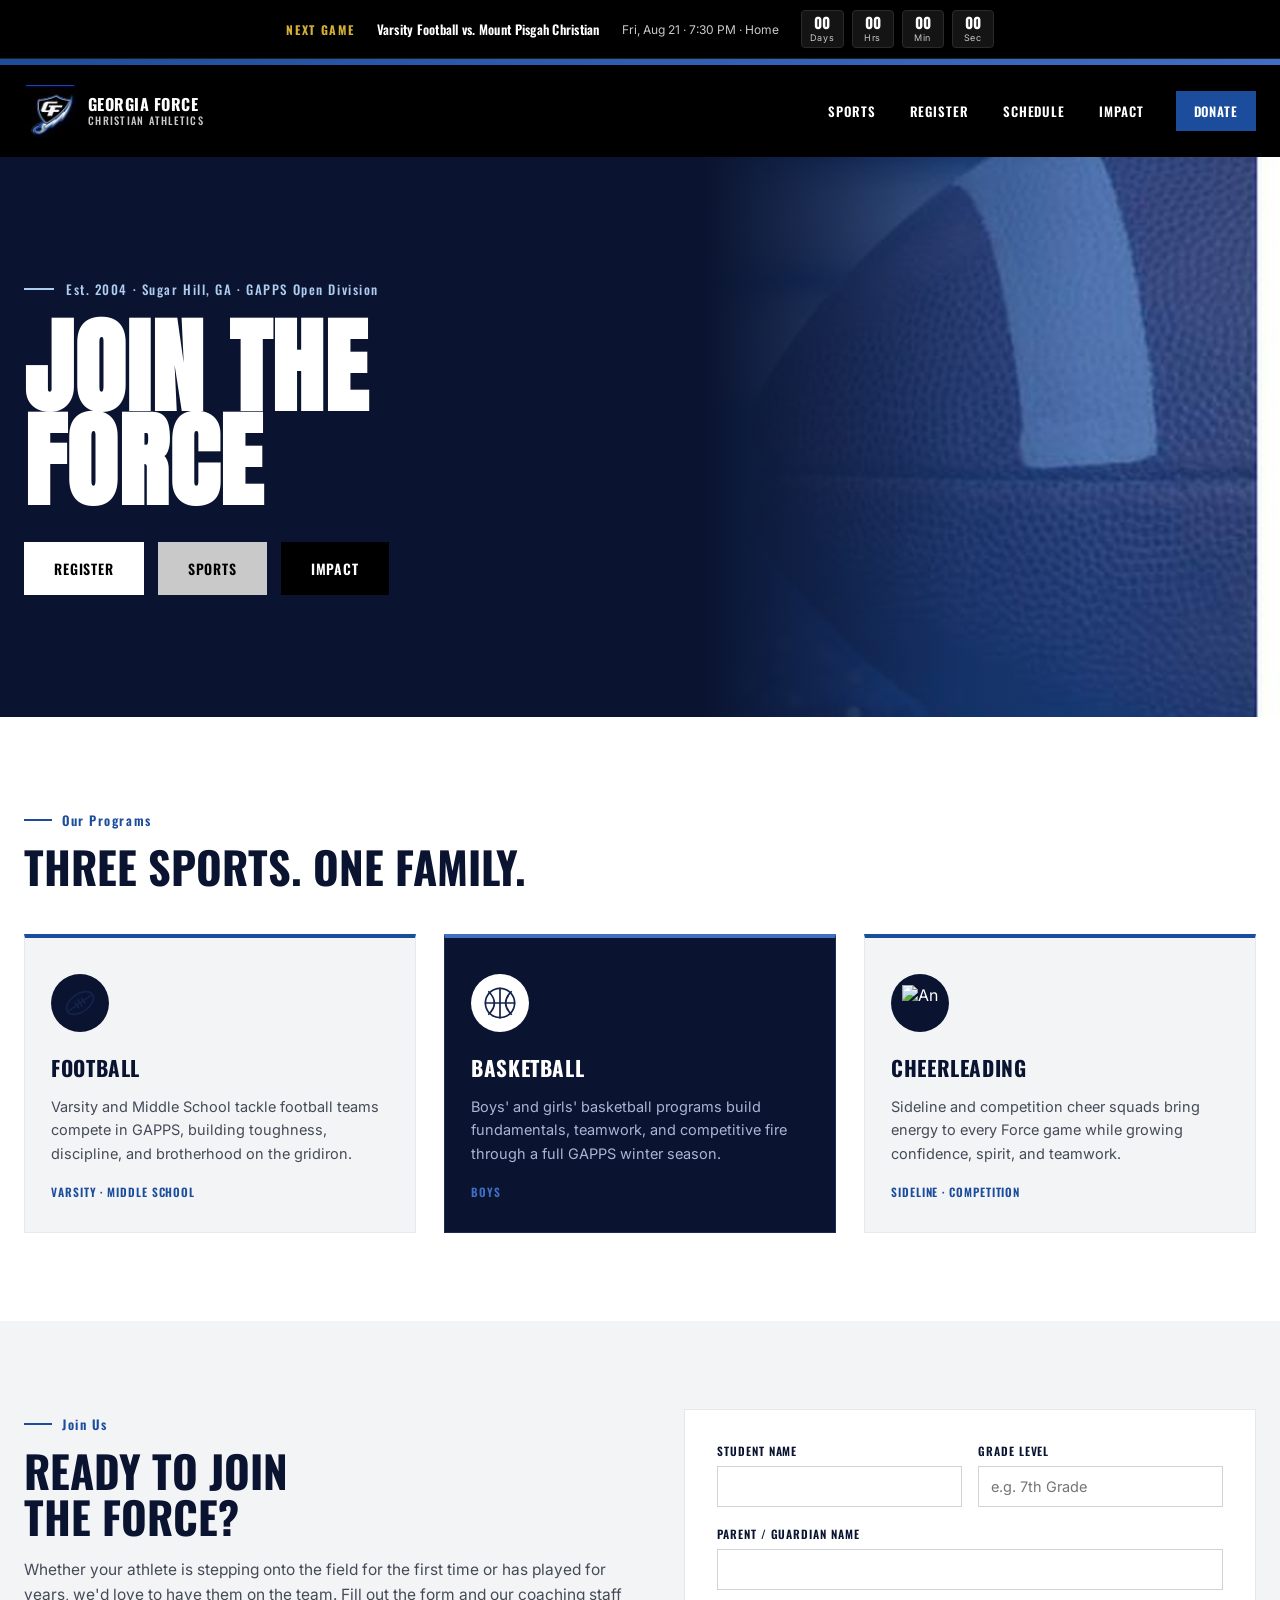
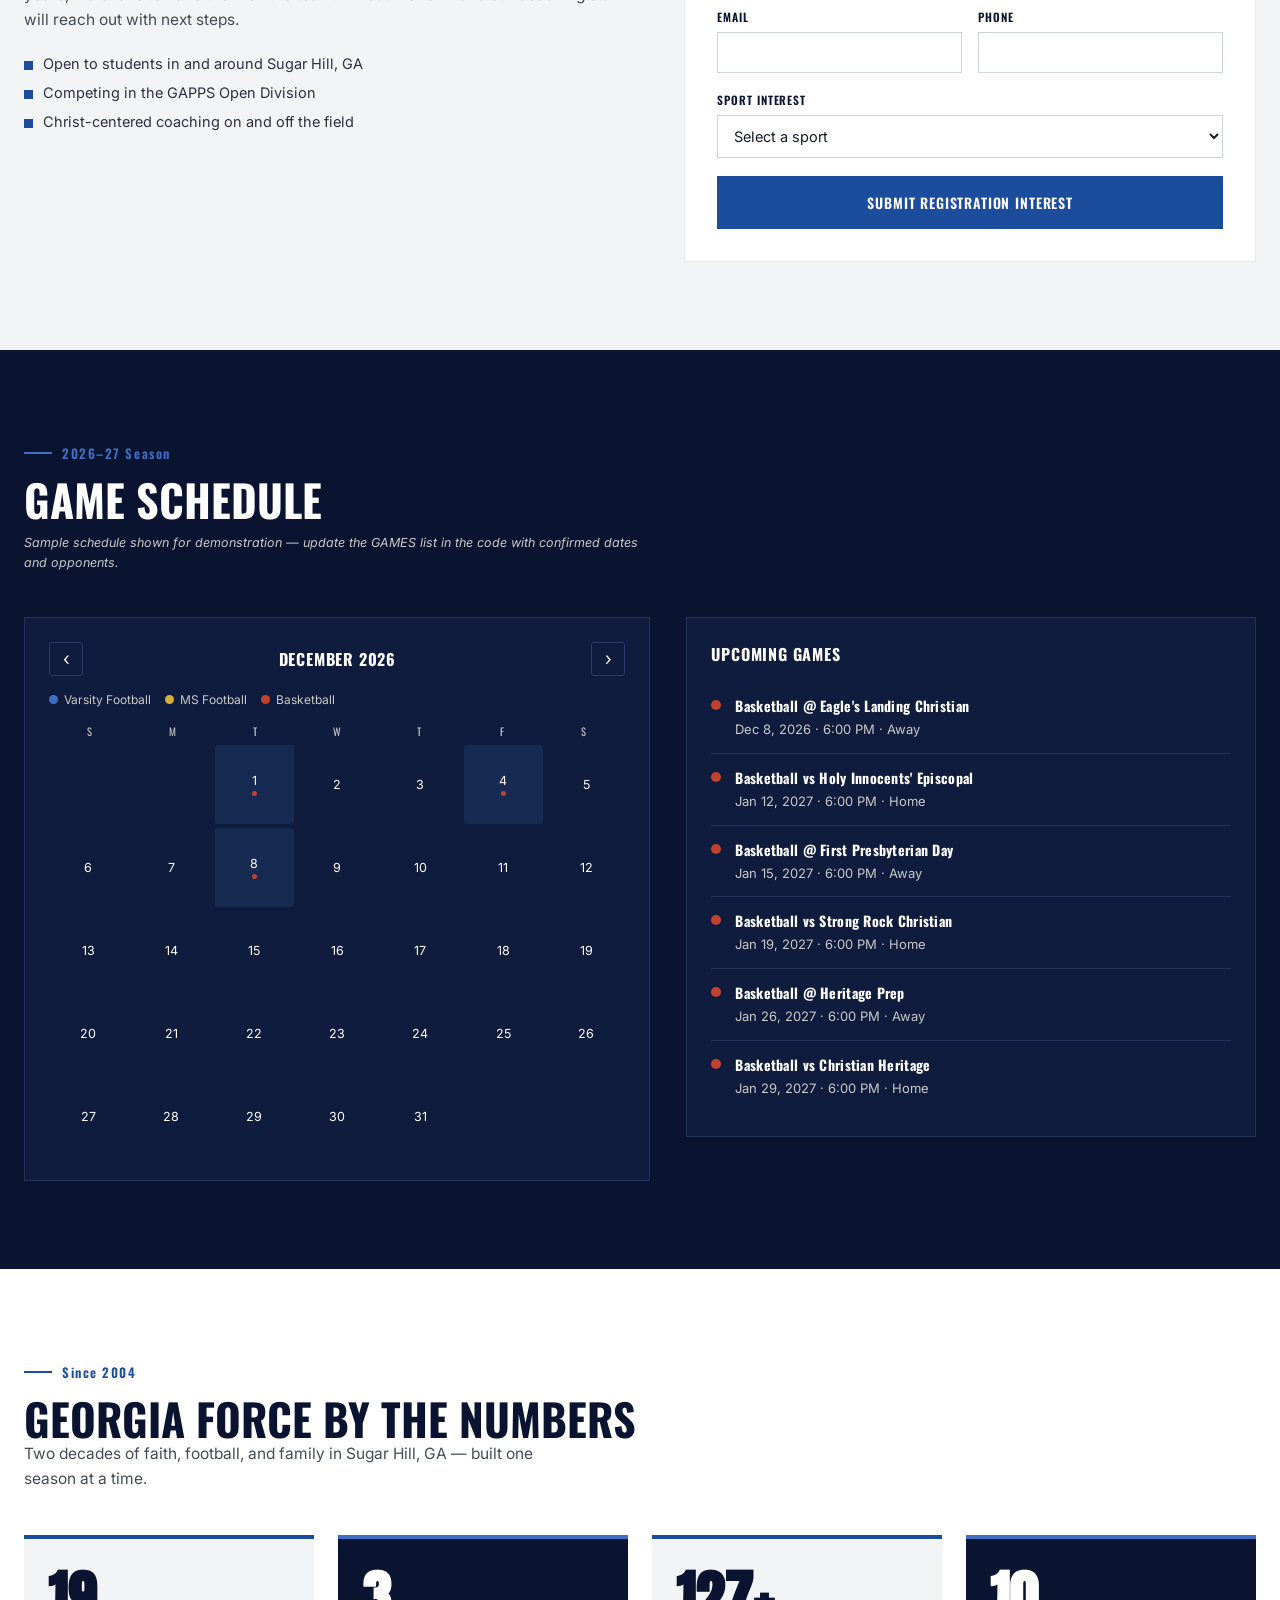
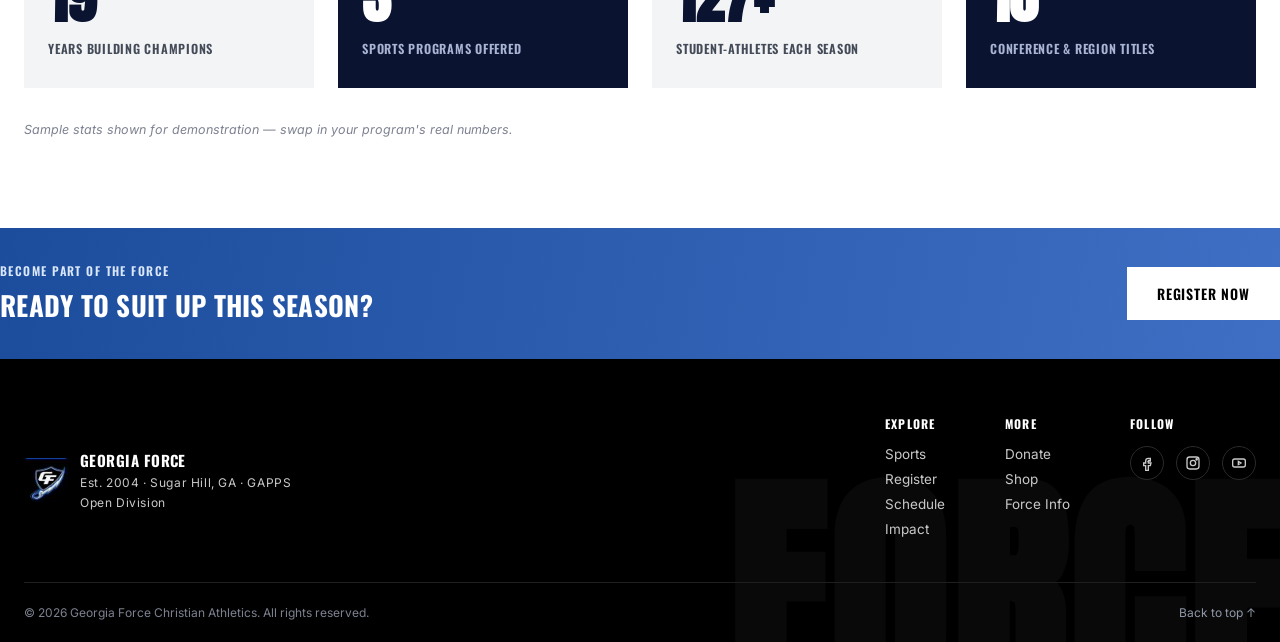
==== code/index.html @ bb17b1f2 "First Commit" ====
<!DOCTYPE html>
<html lang="en">
<head>
<meta charset="UTF-8">
<meta name="viewport" content="width=device-width, initial-scale=1.0">
<title>Georgia Force Christian Athletics</title>
<link rel="preconnect" href="https://fonts.googleapis.com">
<link rel="preconnect" href="https://fonts.gstatic.com" crossorigin>
<link href="https://fonts.googleapis.com/css2?family=Anton&family=Oswald:wght@400;500;600;700&family=Inter:wght@400;500;600;700&display=swap" rel="stylesheet">
<link rel="stylesheet" href="styles.css">
</head>
<body id="top">

<!-- ============ GAME COUNTDOWN (above all header elements) ============ -->
<div class="countdown-bar">
  <div class="countdown-inner">
    <span class="countdown-label">NEXT GAME</span>
    <span class="countdown-game">Varsity Football vs. Mount Pisgah Christian</span>
    <span class="countdown-meta">Fri, Aug 21 · 7:30 PM · Home</span>
    <div class="countdown-timer" id="countdownTimer" aria-live="polite">
      <div class="t-unit"><span id="cd-days">00</span><small>Days</small></div>
      <div class="t-unit"><span id="cd-hours">00</span><small>Hrs</small></div>
      <div class="t-unit"><span id="cd-mins">00</span><small>Min</small></div>
      <div class="t-unit"><span id="cd-secs">00</span><small>Sec</small></div>
    </div>
  </div>
</div>

<!-- ============ HEADER ============ -->
<header class="site-header">
  <div class="topstripe"></div>
  <nav class="navbar">
    <div class="wrap">
      <a href="#top" class="brand">
        <img class="brand-logo" src="[data-uri]" alt="Georgia Force shield logo">
        <span class="brand-text"><strong>GEORGIA FORCE</strong><small>CHRISTIAN ATHLETICS</small></span>
      </a>
      <button class="nav-toggle" id="navToggle" aria-label="Toggle menu" aria-expanded="false">
        <span></span><span></span><span></span>
      </button>
      <ul class="nav-links" id="navLinks">
        <li><a href="#sports">SPORTS</a></li>
        <li><a href="#register">REGISTER</a></li>
        <li><a href="#schedule">SCHEDULE</a></li>
        <li><a href="#impact">IMPACT</a></li>
        <li><a href="#" class="donate-btn">DONATE</a></li>
      </ul>
    </div>
  </nav>
</header>

<!-- ============ HERO (uploaded mockup image) ============ -->
<section class="hero" id="hero" aria-label="Join the Force">
  <div class="hero-photo"></div>
  <div class="wrap hero-content">
    <span class="hero-eyebrow">Est. 2004 &middot; Sugar Hill, GA &middot; GAPPS Open Division</span>
    <h1 class="hero-title">Join The<br>Force</h1>
    <div class="hero-buttons">
      <a href="#register" class="btn btn-white">Register</a>
      <a href="#sports" class="btn btn-gray">Sports</a>
      <a href="#impact" class="btn btn-dark">Impact</a>
    </div>
  </div>
</section>

<!-- ============ SPORTS OVERVIEW ============ -->
<section class="sports" id="sports">
  <div class="wrap">
    <div class="section-head">
      <span class="eyebrow">Our Programs</span>
      <h2>Three Sports. One Family.</h2>
    </div>
    <div class="sports-grid">
      <article class="sport-card">
        <div class="sport-icon">
          <img src="/media/football.svg" alt="An animated football">
        </div>
        <h3>Football</h3>
        <p>Varsity and Middle School tackle football teams compete in GAPPS, building toughness, discipline, and brotherhood on the gridiron.</p>
        <div class="sport-meta">Varsity · Middle School</div>
      </article>
      <article class="sport-card dark">
        <div class="sport-icon">
          <img src="/media/basketball.svg" alt="An animated basketball">
        </div>
        <h3>Basketball</h3>
        <p>Boys' and girls' basketball programs build fundamentals, teamwork, and competitive fire through a full GAPPS winter season.</p>
        <div class="sport-meta">Boys</div>
      </article>
      <article class="sport-card">
        <div class="sport-icon">
          <img src="/media/cheerleading.svg" alt="An ">
        </div>
        <h3>Cheerleading</h3>
        <p>Sideline and competition cheer squads bring energy to every Force game while growing confidence, spirit, and teamwork.</p>
        <div class="sport-meta">Sideline · Competition</div>
      </article>
    </div>
  </div>
</section>

<!-- ============ REGISTER ============ -->
<section class="register" id="register">
  <div class="wrap register-grid">
    <div class="register-copy">
      <span class="eyebrow">Join Us</span>
      <h2>Ready To Join<br>The Force?</h2>
      <p>Whether your athlete is stepping onto the field for the first time or has played for years, we'd love to have them on the team. Fill out the form and our coaching staff will reach out with next steps.</p>
      <ul class="register-points">
        <li>Open to students in and around Sugar Hill, GA</li>
        <li>Competing in the GAPPS Open Division</li>
        <li>Christ-centered coaching on and off the field</li>
      </ul>
    </div>
    <form class="register-form" id="registerForm">
      <div class="field-row">
        <div class="field">
          <label for="reg-student">Student Name</label>
          <input id="reg-student" name="student" type="text" required>
        </div>
        <div class="field">
          <label for="reg-grade">Grade Level</label>
          <input id="reg-grade" name="grade" type="text" placeholder="e.g. 7th Grade" required>
        </div>
      </div>
      <div class="field">
        <label for="reg-parent">Parent / Guardian Name</label>
        <input id="reg-parent" name="parent" type="text" required>
      </div>
      <div class="field-row">
        <div class="field">
          <label for="reg-email">Email</label>
          <input id="reg-email" name="email" type="email" required>
        </div>
        <div class="field">
          <label for="reg-phone">Phone</label>
          <input id="reg-phone" name="phone" type="tel" required>
        </div>
      </div>
      <div class="field">
        <label for="reg-sport">Sport Interest</label>
        <select id="reg-sport" name="sport" required>
          <option value="" disabled selected>Select a sport</option>
          <option>Football — Varsity</option>
          <option>Football — Middle School</option>
          <option>Basketball</option>
          <option>Cheerleading</option>
        </select>
      </div>
      <button type="submit" class="btn btn-primary form-submit">Submit Registration Interest</button>
      <p class="form-note" id="registerNote" hidden>Thanks! Your registration interest has been recorded. Our staff will follow up by email or phone shortly.</p>
    </form>
  </div>
</section>

<!-- ============ SCHEDULE + CALENDAR ============ -->
<section class="schedule" id="schedule">
  <div class="wrap">
    <div class="section-head light">
      <span class="eyebrow">2026–27 Season</span>
      <h2>Game Schedule</h2>
      <p class="sample-note">Sample schedule shown for demonstration — update the GAMES list in the code with confirmed dates and opponents.</p>
    </div>
    <div class="schedule-grid">
      <div class="calendar" id="calendar">
        <div class="cal-head">
          <button id="calPrev" aria-label="Previous month" type="button">‹</button>
          <h3 id="calMonthLabel"></h3>
          <button id="calNext" aria-label="Next month" type="button">›</button>
        </div>
        <div class="cal-legend">
          <span><i class="dot dot-vf"></i> Varsity Football</span>
          <span><i class="dot dot-msf"></i> MS Football</span>
          <span><i class="dot dot-bb"></i> Basketball</span>
        </div>
        <div class="cal-weekdays">
          <span>S</span><span>M</span><span>T</span><span>W</span><span>T</span><span>F</span><span>S</span>
        </div>
        <div class="cal-grid" id="calGrid"></div>
      </div>
      <div class="schedule-list">
        <h3>Upcoming Games</h3>
        <ul id="upcomingList"></ul>
      </div>
    </div>
  </div>
</section>

<!-- ============ IMPACT / BY THE NUMBERS ============ -->
<section class="impact" id="impact">
  <div class="wrap">
    <div class="section-head">
      <span class="eyebrow">Since 2004</span>
      <h2>Georgia Force By The Numbers</h2>
      <p style="color:#444b58;font-size:15.5px;max-width:560px;">Two decades of faith, football, and family in Sugar Hill, GA — built one season at a time.</p>
    </div>
    <div class="impact-grid">
      <div class="impact-stat" data-count="22">
        <div class="impact-number"><span class="count-up">0</span></div>
        <div class="impact-label">Years Building Champions</div>
      </div>
      <div class="impact-stat dark" data-count="3">
        <div class="impact-number"><span class="count-up">0</span></div>
        <div class="impact-label">Sports Programs Offered</div>
      </div>
      <div class="impact-stat" data-count="150">
        <div class="impact-number"><span class="count-up">0</span>+</div>
        <div class="impact-label">Student-Athletes Each Season</div>
      </div>
      <div class="impact-stat dark" data-count="12">
        <div class="impact-number"><span class="count-up">0</span></div>
        <div class="impact-label">Conference &amp; Region Titles</div>
      </div>
    </div>
    <p class="impact-note">Sample stats shown for demonstration — swap in your program's real numbers.</p>
  </div>
</section>

<!-- ============ FOOTER ============ -->
<footer class="site-footer">
  <div class="footer-cta">
    <div class="wrap footer-cta-inner">
      <div>
        <span class="footer-cta-eyebrow">Become Part of the Force</span>
        <h3>Ready to suit up this season?</h3>
      </div>
      <a href="#register" class="btn btn-white">Register Now</a>
    </div>
  </div>
  <div class="footer-main">
    <span class="footer-watermark" aria-hidden="true">FORCE</span>
    <div class="wrap">
      <div class="footer-top">
        <div class="footer-brand">
          <img src="[data-uri]" alt="Georgia Force shield logo">
          <div>
            <strong>GEORGIA FORCE</strong>
            <span>Est. 2004 &middot; Sugar Hill, GA &middot; GAPPS Open Division</span>
          </div>
        </div>
        <div class="footer-cols">
          <div class="footer-col">
            <h4>EXPLORE</h4>
            <ul>
              <li><a href="#sports">Sports</a></li>
              <li><a href="#register">Register</a></li>
              <li><a href="#schedule">Schedule</a></li>
              <li><a href="#impact">Impact</a></li>
            </ul>
          </div>
          <div class="footer-col">
            <h4>MORE</h4>
            <ul>
              <li><a href="#">Donate</a></li>
              <li><a href="#">Shop</a></li>
              <li><a href="#">Force Info</a></li>
            </ul>
          </div>
          <div class="footer-col">
            <h4>FOLLOW</h4>
            <div class="footer-social">
              <a href="#" aria-label="Facebook"><svg viewBox="0 0 24 24" fill="none" stroke="currentColor" stroke-width="2"><path d="M14 9h3V5h-3a4 4 0 0 0-4 4v3H7v4h3v7h4v-7h3l1-4h-4V9a1 1 0 0 1 1-1Z"/></svg></a>
              <a href="#" aria-label="Instagram"><svg viewBox="0 0 24 24" fill="none" stroke="currentColor" stroke-width="2"><rect x="3" y="3" width="18" height="18" rx="4"/><circle cx="12" cy="12" r="4"/><circle cx="17.5" cy="6.5" r="1"/></svg></a>
              <a href="#" aria-label="YouTube"><svg viewBox="0 0 24 24" fill="none" stroke="currentColor" stroke-width="2"><rect x="2.5" y="6" width="19" height="12" rx="3"/><path d="M11 9.5 15 12l-4 2.5Z"/></svg></a>
            </div>
          </div>
        </div>
      </div>
      <div class="footer-bottom">
        <span>&copy; 2026 Georgia Force Christian Athletics. All rights reserved.</span>
        <a href="#top" class="back-to-top">Back to top &uarr;</a>
      </div>
    </div>
  </div>
</footer>

<script src="script.js"></script>
</body>
</html>
---- code/styles.css ----
:root{
    --black:#000000;
    --navy-deep:#0a1430;
    --navy:#13234d;
    --blue:#1c4d9c;
    --blue-light:#3f6fc4;
    --gold:#d4af37;
    --orange:#c1432f;
    --gray:#c9c9c9;
    --gray-light:#f3f4f6;
    --ink:#161b27;
    --white:#ffffff;
    --max:1280px;
  }
  *,*::before,*::after{box-sizing:border-box;}
  html{scroll-behavior:smooth;}
  body{margin:0;font-family:'Inter',sans-serif;color:var(--ink);background:var(--white);}
  h1,h2,h3,h4{margin:0;font-family:'Oswald',sans-serif;text-transform:uppercase;}
  p{margin:0;line-height:1.6;}
  ul{margin:0;padding:0;list-style:none;}
  a{color:inherit;text-decoration:none;}
  img{max-width:100%;display:block;}
  button{font-family:inherit;cursor:pointer;}
  .wrap{max-width:var(--max);margin:0 auto;padding:0 24px;}
  .eyebrow{display:inline-flex;align-items:center;gap:10px;font-family:'Oswald',sans-serif;font-size:13px;font-weight:600;letter-spacing:.12em;color:var(--blue);margin-bottom:14px;}
  .eyebrow::before{content:"";width:28px;height:2px;background:var(--blue);display:inline-block;}
  .section-head{max-width:640px;margin:0 0 44px;}
  .section-head h2{font-size:clamp(30px,4vw,44px);line-height:1.05;color:var(--navy-deep);}
  .section-head.light .eyebrow{color:var(--blue-light);}
  .section-head.light .eyebrow::before{background:var(--blue-light);}
  .section-head.light h2{color:var(--white);}
  .btn{display:inline-flex;align-items:center;justify-content:center;font-family:'Oswald',sans-serif;font-weight:600;letter-spacing:.06em;font-size:14px;text-transform:uppercase;padding:14px 28px;border:2px solid transparent;transition:transform .15s ease, background .2s ease, color .2s ease, border-color .2s ease;}
  .btn:active{transform:translateY(1px);}
  .btn-primary{background:var(--blue);color:var(--white);}
  .btn-primary:hover{background:var(--blue-light);}
  .btn-dark{background:var(--black);color:var(--white);border-color:var(--black);}
  .btn-dark:hover{background:var(--navy-deep);}
  .btn-outline{background:transparent;color:var(--navy-deep);border-color:var(--navy-deep);}
  .btn-outline:hover{background:var(--navy-deep);color:var(--white);}

  /* ===== Countdown bar ===== */
  .countdown-bar{background:var(--black);color:var(--white);border-bottom:1px solid #1f1f1f;}
  .countdown-inner{max-width:var(--max);margin:0 auto;padding:10px 24px;display:flex;flex-wrap:wrap;align-items:center;gap:10px 22px;justify-content:center;text-align:center;}
  .countdown-label{font-family:'Oswald',sans-serif;font-weight:700;font-size:12px;letter-spacing:.14em;color:var(--gold);}
  .countdown-game{font-family:'Oswald',sans-serif;font-weight:600;font-size:13px;letter-spacing:.02em;}
  .countdown-meta{font-size:12px;color:var(--gray);}
  .countdown-timer{display:flex;gap:8px;}
  .t-unit{display:flex;flex-direction:column;align-items:center;background:#141414;border:1px solid #2a2a2a;border-radius:4px;padding:4px 8px;min-width:42px;}
  .t-unit span{font-family:'Oswald',sans-serif;font-weight:700;font-size:15px;line-height:1;color:var(--white);}
  .t-unit small{font-size:9px;letter-spacing:.08em;color:var(--gray);margin-top:2px;}

  /* ===== Header ===== */
  .site-header{position:sticky;top:0;z-index:50;}
  .topstripe{height:6px;background:linear-gradient(90deg,var(--blue) 0%,var(--blue-light) 100%);}
  .navbar{background:var(--black);}
  .navbar .wrap{display:flex;align-items:center;justify-content:space-between;padding-top:20px;padding-bottom:20px;gap:20px;}
  .brand{display:flex;align-items:center;gap:12px;}
  .brand-logo{width:52px;height:52px;border-radius:4px;flex:none;}
  .brand-text{display:flex;flex-direction:column;line-height:1.2;}
  .brand-text strong{font-family:'Oswald',sans-serif;font-weight:700;font-size:16px;letter-spacing:.03em;color:var(--white);}
  .brand-text small{font-family:'Oswald',sans-serif;font-weight:500;font-size:10.5px;letter-spacing:.12em;color:var(--gray);}
  .nav-links{display:flex;align-items:center;gap:30px;}
  .nav-links a{font-family:'Oswald',sans-serif;font-weight:600;font-size:13px;letter-spacing:.07em;color:var(--white);padding:6px 2px;border-bottom:2px solid transparent;transition:border-color .2s, color .2s;}
  .nav-links a:hover{color:var(--blue-light);border-color:var(--blue-light);}
  .nav-links a.donate-btn{background:var(--blue);color:var(--white);padding:10px 18px;border:none;}
  .nav-links a.donate-btn:hover{background:var(--blue-light);color:var(--white);}
  .nav-toggle{display:none;flex-direction:column;gap:5px;background:transparent;border:none;padding:6px;}
  .nav-toggle span{width:26px;height:2px;background:var(--white);display:block;}

  /* ===== Hero (uploaded image) ===== */
  .hero{position:relative;overflow:hidden;background:var(--navy-deep);min-height:560px;display:flex;align-items:center;}
  .hero-photo{position:absolute;top:0;right:0;bottom:0;width:50%;overflow:hidden;}
  .hero-photo::after{content:'';position:absolute;inset:0;background-image:url('[data-uri]');background-size:cover;background-position:62% center;}
  .hero-photo::before{content:'';position:absolute;inset:0;z-index:1;background:linear-gradient(90deg, var(--navy-deep) 0%, var(--navy-deep) 10%, rgba(13,20,48,.65) 30%, rgba(13,20,48,.22) 50%, rgba(13,20,48,0) 70%);}
  .hero-content{position:relative;z-index:2;padding-top:96px;padding-bottom:96px;width:100%;}
  .hero-eyebrow{display:flex;align-items:center;gap:12px;font-family:'Oswald',sans-serif;font-size:13px;font-weight:500;letter-spacing:.12em;color:#aecbf0;margin-bottom:22px;}
  .hero-eyebrow::before{content:"";width:30px;height:2px;background:#aecbf0;display:inline-block;}
  .hero-title{font-family:'Anton','Arial Narrow Bold',sans-serif;font-weight:700;font-size:clamp(52px,8.5vw,104px);line-height:.9;color:var(--white);letter-spacing:.01em;margin:0 0 34px;text-transform:uppercase;}
  .hero-buttons{display:flex;flex-wrap:wrap;gap:14px;}
  .btn-white{background:var(--white);color:var(--black);}
  .btn-white:hover{background:var(--gray);}
  .btn-gray{background:var(--gray);color:var(--black);}
  .btn-gray:hover{background:#b3b8c2;}

  /* ===== Sports block ===== */
  .sports{padding:88px 0;background:var(--white);}
  .sports-grid{display:grid;grid-template-columns:repeat(3,1fr);gap:28px;}
  .sport-card{position:relative;padding:36px 26px 32px;border:1px solid #e6e8ec;border-top:4px solid var(--blue);background:var(--gray-light);transition:transform .2s ease, box-shadow .2s ease;}
  .sport-card:hover{transform:translateY(-4px);box-shadow:0 16px 32px -16px rgba(13,27,62,.35);}
  .sport-card.dark{background:var(--navy-deep);border:1px solid #1c2c54;border-top:4px solid var(--blue-light);}
  .sport-icon{width:58px;height:58px;border-radius:50%;background:var(--navy-deep);color:var(--white);display:flex;align-items:center;justify-content:center;margin-bottom:20px;}
  .sport-icon img{width:36px;height:36px;}
  .sport-card.dark .sport-icon{background:var(--white);color:var(--navy-deep);}
  .sport-card h3{font-size:21px;letter-spacing:.03em;color:var(--navy-deep);margin-bottom:12px;}
  .sport-card.dark h3{color:var(--white);}
  .sport-card p{font-size:14.5px;color:#444b58;}
  .sport-card.dark p{color:#aab4d4;}
  .sport-meta{margin-top:18px;font-family:'Oswald',sans-serif;font-size:11.5px;font-weight:600;letter-spacing:.08em;color:var(--blue);text-transform:uppercase;}
  .sport-card.dark .sport-meta{color:var(--blue-light);}

  /* ===== Register block ===== */
  .register{padding:88px 0;background:var(--gray-light);}
  .register-grid{display:grid;grid-template-columns:1.05fr 1fr;gap:60px;align-items:start;}
  .register-copy h2{font-size:clamp(30px,4vw,44px);color:var(--navy-deep);line-height:1.05;margin-bottom:18px;}
  .register-copy p{color:#444b58;font-size:15.5px;margin-bottom:22px;}
  .register-points li{display:flex;gap:10px;align-items:flex-start;font-size:14.5px;color:#2b3142;margin-bottom:12px;}
  .register-points li::before{content:"";width:9px;height:9px;background:var(--blue);margin-top:6px;flex:none;}
  .register-form{background:var(--white);border:1px solid #e6e8ec;padding:32px;}
  .field{margin-bottom:18px;}
  .field label{display:block;font-family:'Oswald',sans-serif;font-size:11.5px;font-weight:600;letter-spacing:.08em;color:var(--navy-deep);margin-bottom:7px;text-transform:uppercase;}
  .field input,.field select,.field textarea{width:100%;padding:11px 12px;border:1px solid #cfd3da;background:var(--white);font-family:'Inter',sans-serif;font-size:14.5px;color:var(--ink);}
  .field input:focus,.field select:focus,.field textarea:focus{outline:2px solid var(--blue);outline-offset:1px;border-color:var(--blue);}
  .field-row{display:grid;grid-template-columns:1fr 1fr;gap:16px;}
  .form-submit{width:100%;}
  .form-note{margin-top:14px;font-size:13.5px;color:var(--blue);font-weight:600;}

  /* ===== Schedule / calendar ===== */
  .schedule{padding:88px 0;background:var(--navy-deep);color:var(--white);}
  .sample-note{font-size:12.5px;color:var(--gray);margin-top:10px;font-style:italic;}
  .schedule-grid{display:grid;grid-template-columns:1.1fr 1fr;gap:36px;align-items:start;}
  .calendar{background:#0f1c3d;border:1px solid #233258;padding:24px;}
  .cal-head{display:flex;align-items:center;justify-content:space-between;margin-bottom:16px;}
  .cal-head button{background:transparent;border:1px solid #2c3c66;color:var(--white);width:34px;height:34px;font-size:18px;border-radius:3px;}
  .cal-head button:hover{background:#1b2c54;}
  .cal-head h3{font-size:16px;letter-spacing:.05em;}
  .cal-legend{display:flex;flex-wrap:wrap;gap:14px;margin-bottom:16px;font-size:12px;color:var(--gray);}
  .cal-legend span{display:inline-flex;align-items:center;gap:6px;}
  .dot{width:9px;height:9px;border-radius:50%;display:inline-block;}
  .dot-vf{background:var(--blue-light);}
  .dot-msf{background:var(--gold);}
  .dot-bb{background:var(--orange);}
  .cal-weekdays{display:grid;grid-template-columns:repeat(7,1fr);text-align:center;font-family:'Oswald',sans-serif;font-size:10.5px;letter-spacing:.06em;color:var(--gray);margin-bottom:6px;}
  .cal-grid{display:grid;grid-template-columns:repeat(7,1fr);gap:4px;}
  .cal-cell{aspect-ratio:1/1;display:flex;flex-direction:column;align-items:center;justify-content:center;font-size:12.5px;border-radius:3px;position:relative;background:transparent;border:none;color:var(--white);}
  .cal-cell.pad{visibility:hidden;}
  .cal-cell.has-game{background:#162a52;cursor:pointer;}
  .cal-cell.has-game:hover{background:#1e3666;}
  .cal-cell.selected{outline:2px solid var(--gold);}
  .cal-dots{display:flex;gap:2px;margin-top:3px;}
  .cal-dots .dot{width:5px;height:5px;}
  .schedule-list{background:#0f1c3d;border:1px solid #233258;padding:24px;}
  .schedule-list h3{font-size:16px;letter-spacing:.05em;margin-bottom:16px;}
  .game-item{display:flex;gap:14px;align-items:flex-start;padding:13px 0;border-bottom:1px solid #233258;}
  .game-item:last-child{border-bottom:none;}
  .game-tag{flex:none;width:10px;height:10px;border-radius:50%;margin-top:5px;}
  .game-info p{font-size:13px;color:var(--gray);margin-top:3px;}
  .game-info strong{font-family:'Oswald',sans-serif;font-size:14px;letter-spacing:.02em;}

  /* ===== Impact / By The Numbers ===== */
  .impact{padding:88px 0;background:var(--white);}
  .impact-grid{display:grid;grid-template-columns:repeat(4,1fr);gap:24px;}
  .impact-stat{padding:30px 24px;border-top:4px solid var(--blue);background:var(--gray-light);transition:transform .2s ease, box-shadow .2s ease;}
  .impact-stat:hover{transform:translateY(-4px);box-shadow:0 16px 32px -16px rgba(13,27,62,.35);}
  .impact-stat.dark{background:var(--navy-deep);border-top:4px solid var(--blue-light);}
  .impact-number{font-family:'Anton','Arial Narrow Bold',sans-serif;font-weight:700;font-size:clamp(38px,4.5vw,58px);line-height:1;color:var(--navy-deep);margin-bottom:12px;}
  .impact-stat.dark .impact-number{color:var(--white);}
  .impact-label{font-family:'Oswald',sans-serif;font-size:12.5px;font-weight:600;letter-spacing:.06em;text-transform:uppercase;color:#444b58;}
  .impact-stat.dark .impact-label{color:#aab4d4;}
  .impact-note{margin-top:32px;font-size:12.5px;color:#7d8190;font-style:italic;}

  /* ===== Footer ===== */
  .site-footer{background:var(--black);color:var(--gray);}
  .footer-cta{background:linear-gradient(100deg,var(--blue) 0%,var(--blue-light) 100%);}
  .footer-cta-inner{display:flex;flex-wrap:wrap;align-items:center;justify-content:space-between;gap:18px;padding:34px 0;}
  .footer-cta-eyebrow{display:block;font-family:'Oswald',sans-serif;font-size:12px;font-weight:600;letter-spacing:.12em;text-transform:uppercase;color:#dbe8fb;margin-bottom:6px;}
  .footer-cta h3{color:var(--white);font-size:clamp(20px,3vw,27px);letter-spacing:.01em;}
  .footer-main{position:relative;overflow:hidden;padding:56px 0 22px;}
  .footer-watermark{position:absolute;right:-10px;bottom:-72px;font-family:'Anton','Arial Narrow Bold',sans-serif;font-weight:700;font-size:240px;line-height:1;color:rgba(255,255,255,.035);letter-spacing:.02em;pointer-events:none;user-select:none;white-space:nowrap;z-index:0;}
  .footer-main .wrap{position:relative;z-index:1;}
  .back-to-top{display:inline-flex;align-items:center;gap:6px;color:#9098a8;transition:color .2s;}
  .back-to-top:hover{color:var(--blue-light);}
  .footer-top{display:flex;flex-wrap:wrap;justify-content:space-between;gap:40px;padding-bottom:36px;border-bottom:1px solid #1f1f1f;}
  .footer-brand{display:flex;gap:12px;align-items:center;max-width:300px;}
  .footer-brand img{width:44px;height:44px;border-radius:4px;}
  .footer-brand strong{display:block;font-family:'Oswald',sans-serif;color:var(--white);font-size:15px;letter-spacing:.03em;}
  .footer-brand span{font-size:12px;letter-spacing:.05em;color:var(--gray);}
  .footer-cols{display:flex;gap:60px;flex-wrap:wrap;}
  .footer-col h4{font-family:'Oswald',sans-serif;font-size:12px;letter-spacing:.1em;color:var(--white);margin-bottom:14px;}
  .footer-col li{margin-bottom:9px;font-size:13.5px;}
  .footer-col a:hover{color:var(--blue-light);}
  .footer-social{display:flex;gap:12px;margin-top:6px;}
  .footer-social a{width:34px;height:34px;border:1px solid #2a2a2a;border-radius:50%;display:flex;align-items:center;justify-content:center;}
  .footer-social a:hover{border-color:var(--blue-light);color:var(--blue-light);}
  .footer-social svg{width:16px;height:16px;}
  .footer-bottom{display:flex;flex-wrap:wrap;justify-content:space-between;gap:10px;padding-top:22px;font-size:12px;color:#7d8190;}

  /* ===== Responsive ===== */
  @media (max-width:860px){
    .sports-grid{grid-template-columns:1fr;}
    .register-grid,.schedule-grid{grid-template-columns:1fr;}
    .field-row{grid-template-columns:1fr;}
    .nav-links{position:absolute;top:100%;left:0;right:0;background:var(--black);flex-direction:column;align-items:flex-start;padding:18px 24px 24px;gap:16px;display:none;border-top:1px solid #1f1f1f;}
    .nav-links.open{display:flex;}
    .nav-links a.donate-btn{padding:10px 18px;}
    .nav-toggle{display:flex;}
    .hero{min-height:auto;}
    .hero-content{padding-top:64px;padding-bottom:64px;}
    .impact-grid{grid-template-columns:repeat(2,1fr);}
  }
  @media (max-width:520px){
    .countdown-timer{order:3;width:100%;justify-content:center;margin-top:4px;}
  }

  @media (prefers-reduced-motion: reduce){
    html{scroll-behavior:auto;}
    *{transition:none !important;}
  }

  :focus-visible{outline:3px solid var(--gold);outline-offset:2px;}
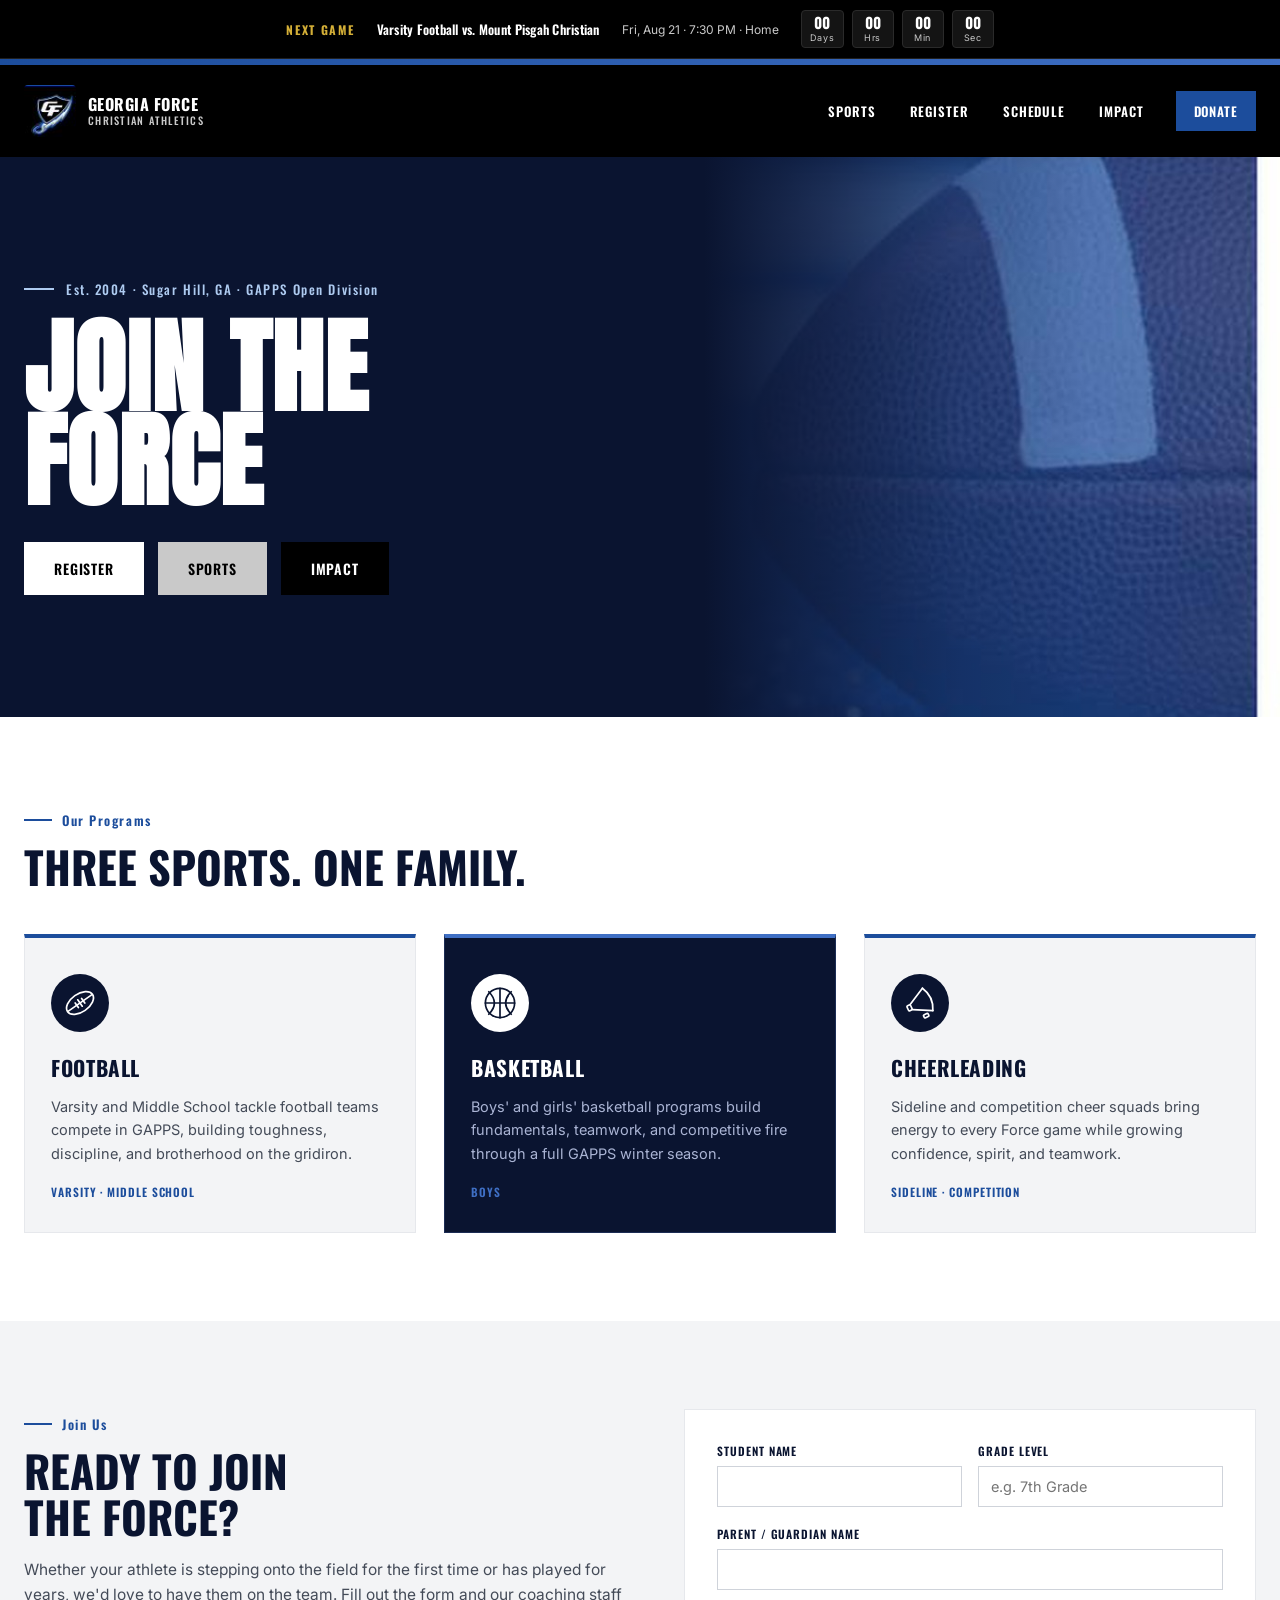
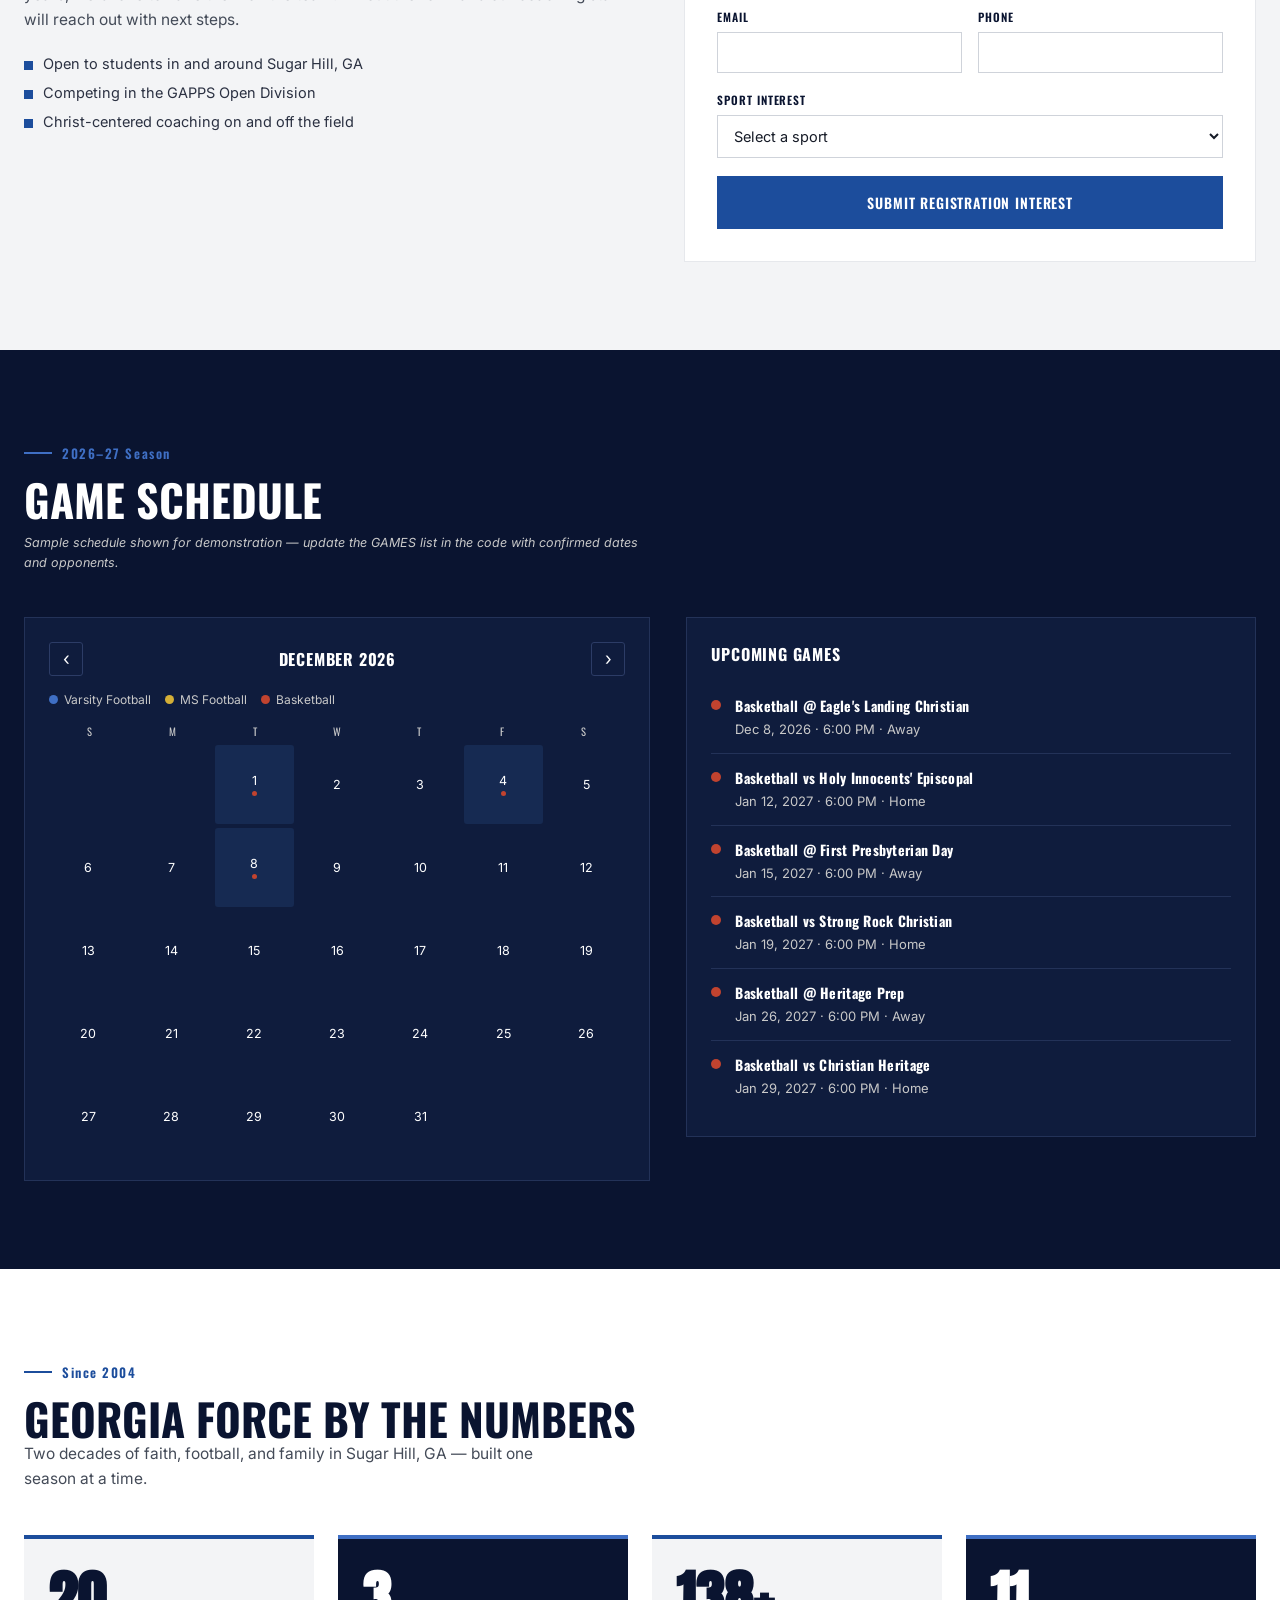
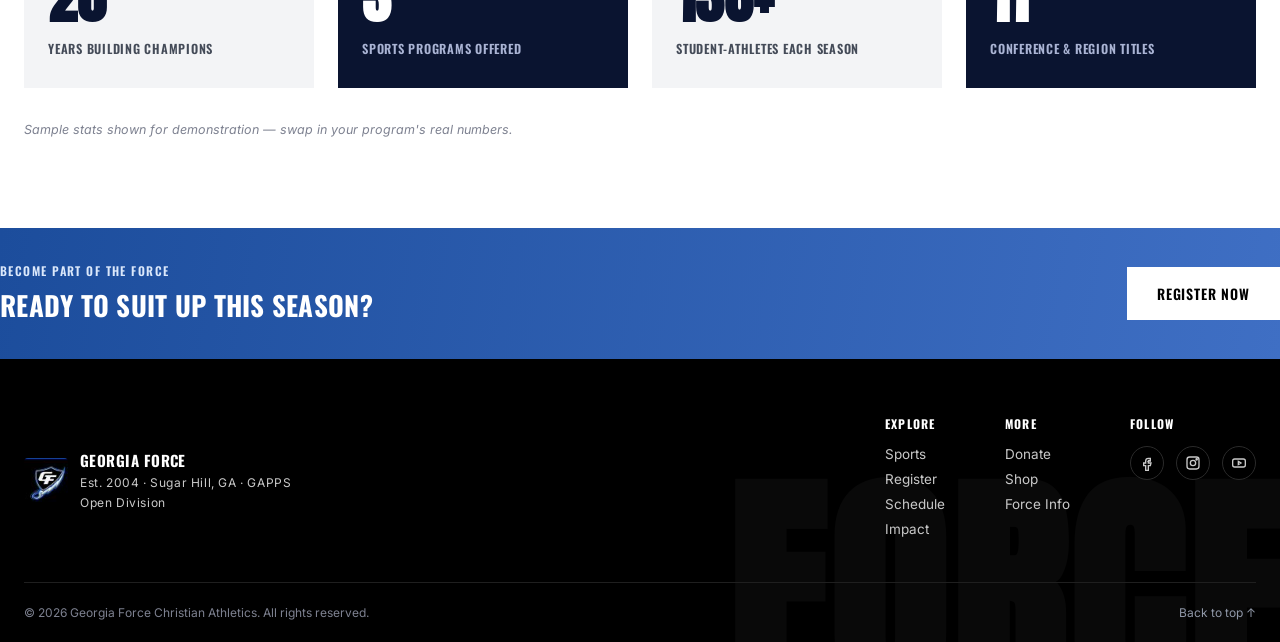
==== commit 2635f23d: "added svg back" ====
--- a/code/index.html
+++ b/code/index.html
@@ -73,7 +73,15 @@
     <div class="sports-grid">
       <article class="sport-card">
         <div class="sport-icon">
-          <img src="/media/football.svg" alt="An animated football">
+          <svg viewBox="0 0 64 64" fill="none" stroke="currentColor" stroke-width="3" stroke-linecap="round">
+            <g transform="rotate(-35 32 32)">
+              <ellipse cx="32" cy="32" rx="27" ry="16"></ellipse>
+              <line x1="6" y1="32" x2="58" y2="32"></line>
+              <line x1="25" y1="27" x2="25" y2="37"></line>
+              <line x1="32" y1="25" x2="32" y2="39"></line>
+              <line x1="39" y1="27" x2="39" y2="37"></line>
+            </g>
+          </svg>
         </div>
         <h3>Football</h3>
         <p>Varsity and Middle School tackle football teams compete in GAPPS, building toughness, discipline, and brotherhood on the gridiron.</p>
@@ -81,7 +89,13 @@
       </article>
       <article class="sport-card dark">
         <div class="sport-icon">
-          <img src="/media/basketball.svg" alt="An animated basketball">
+          <svg viewBox="0 0 64 64" fill="none" stroke="currentColor" stroke-width="3" stroke-linecap="round">
+            <circle cx="32" cy="32" r="26"></circle>
+            <line x1="6" y1="32" x2="58" y2="32"></line>
+            <line x1="32" y1="6" x2="32" y2="58"></line>
+            <path d="M12 12 Q32 32 12 52"></path>
+            <path d="M52 12 Q32 32 52 52"></path>
+          </svg>
         </div>
         <h3>Basketball</h3>
         <p>Boys' and girls' basketball programs build fundamentals, teamwork, and competitive fire through a full GAPPS winter season.</p>
@@ -89,7 +103,15 @@
       </article>
       <article class="sport-card">
         <div class="sport-icon">
-          <img src="/media/cheerleading.svg" alt="An ">
+          <svg viewBox="0 0 64 64" fill="none" stroke="currentColor" stroke-width="3" stroke-linecap="round" stroke-linejoin="round">
+            <g transform="rotate(-25 32 32)">
+              <rect x="8" y="27" width="7" height="10" rx="2"/>
+              <line x1="15" y1="27" x2="47" y2="10"/>
+              <line x1="15" y1="37" x2="47" y2="54"/>
+              <path d="M47 10 Q59 32 47 54"/>
+              <rect x="28" y="54" width="9" height="6" rx="2"/>
+            </g>
+          </svg>
         </div>
         <h3>Cheerleading</h3>
         <p>Sideline and competition cheer squads bring energy to every Force game while growing confidence, spirit, and teamwork.</p>
--- a/code/styles.css
+++ b/code/styles.css
@@ -89,7 +89,7 @@
   .sport-card:hover{transform:translateY(-4px);box-shadow:0 16px 32px -16px rgba(13,27,62,.35);}
   .sport-card.dark{background:var(--navy-deep);border:1px solid #1c2c54;border-top:4px solid var(--blue-light);}
   .sport-icon{width:58px;height:58px;border-radius:50%;background:var(--navy-deep);color:var(--white);display:flex;align-items:center;justify-content:center;margin-bottom:20px;}
-  .sport-icon img{width:36px;height:36px;}
+  .sport-icon svg{width:36px;height:36px;}
   .sport-card.dark .sport-icon{background:var(--white);color:var(--navy-deep);}
   .sport-card h3{font-size:21px;letter-spacing:.03em;color:var(--navy-deep);margin-bottom:12px;}
   .sport-card.dark h3{color:var(--white);}
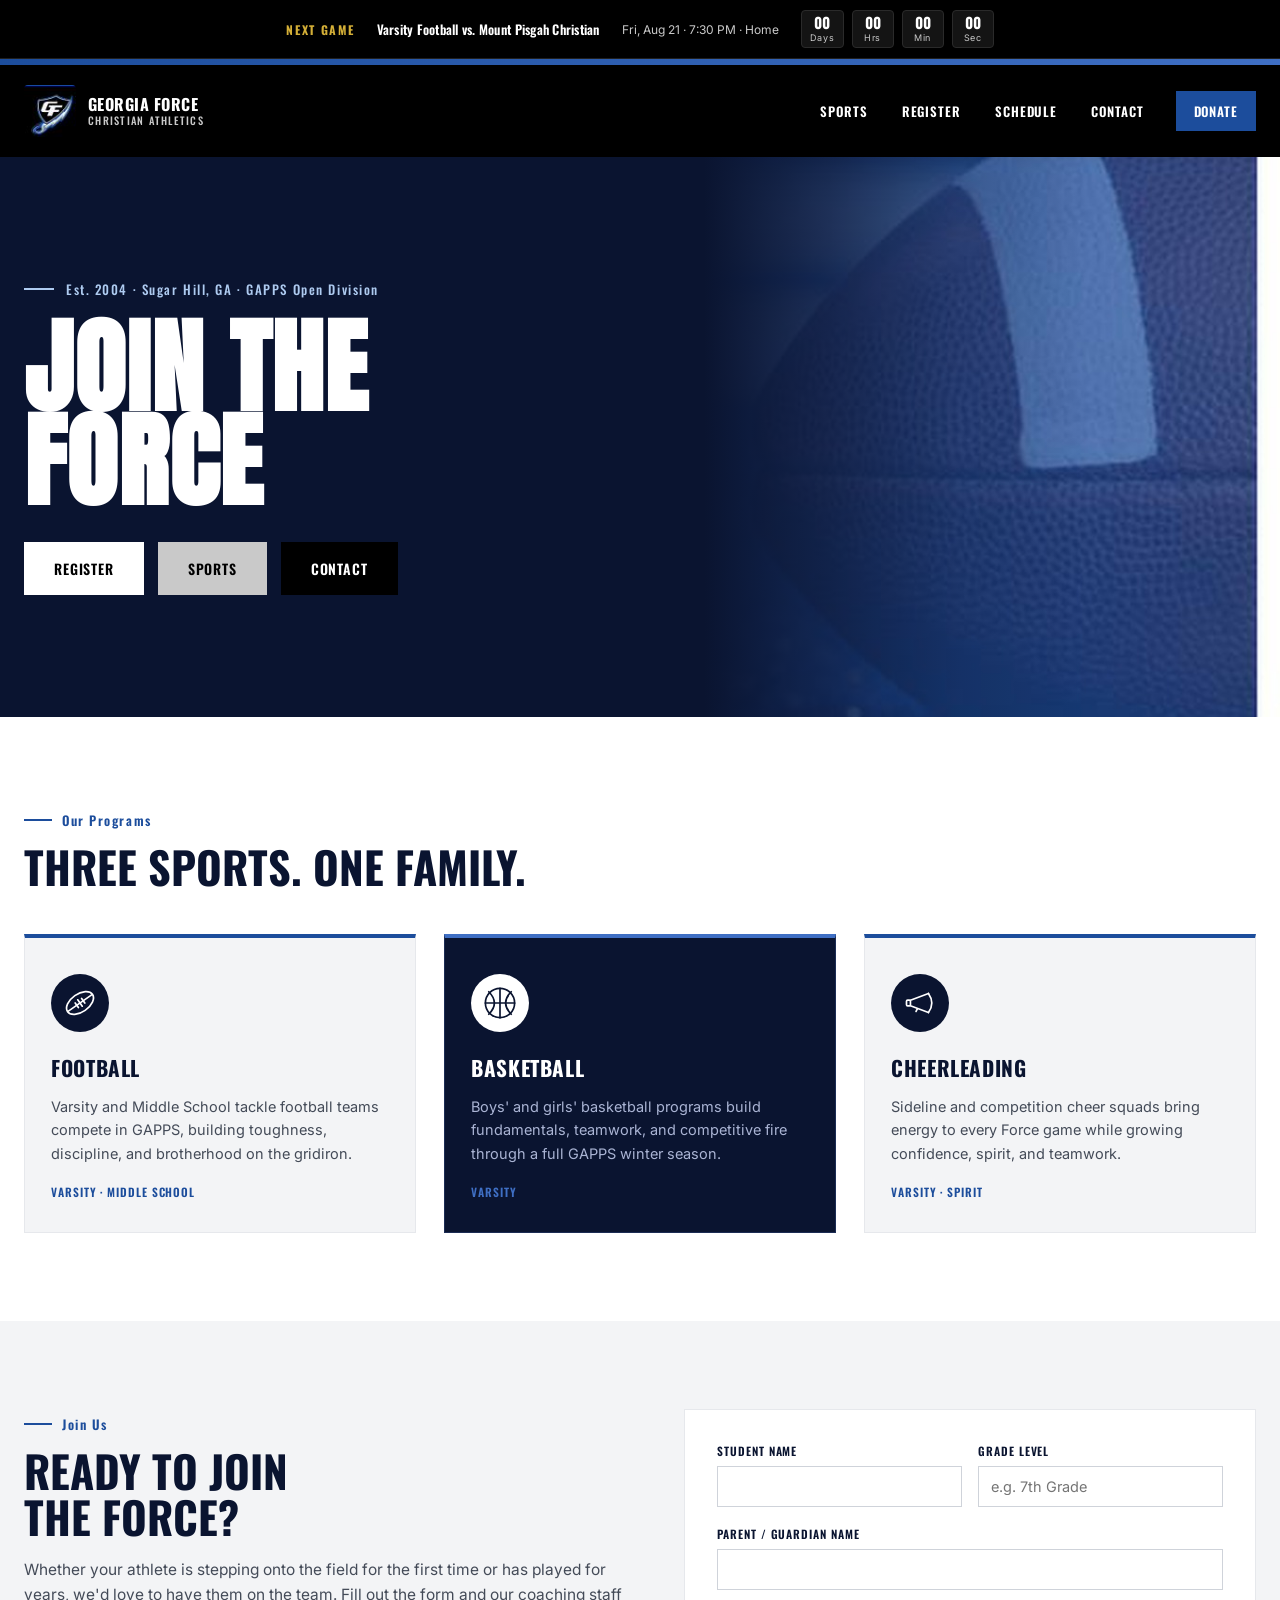
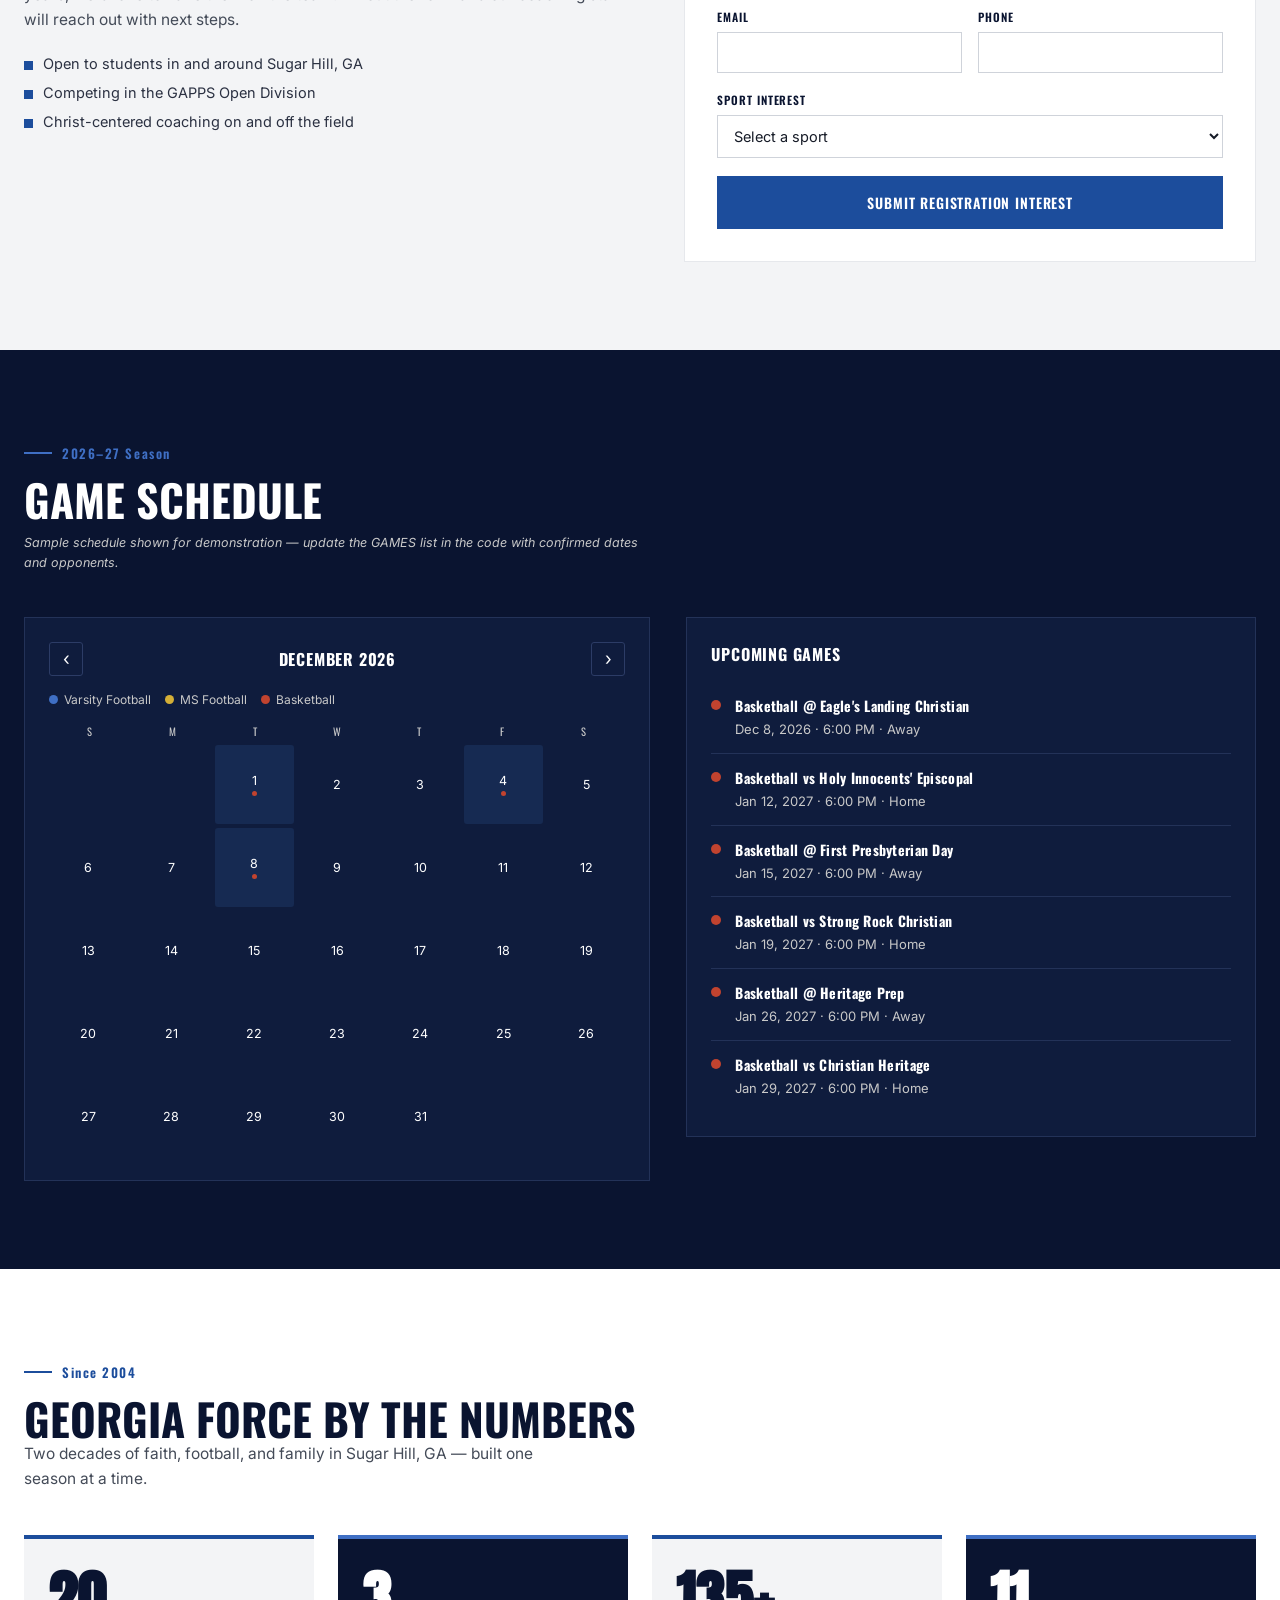
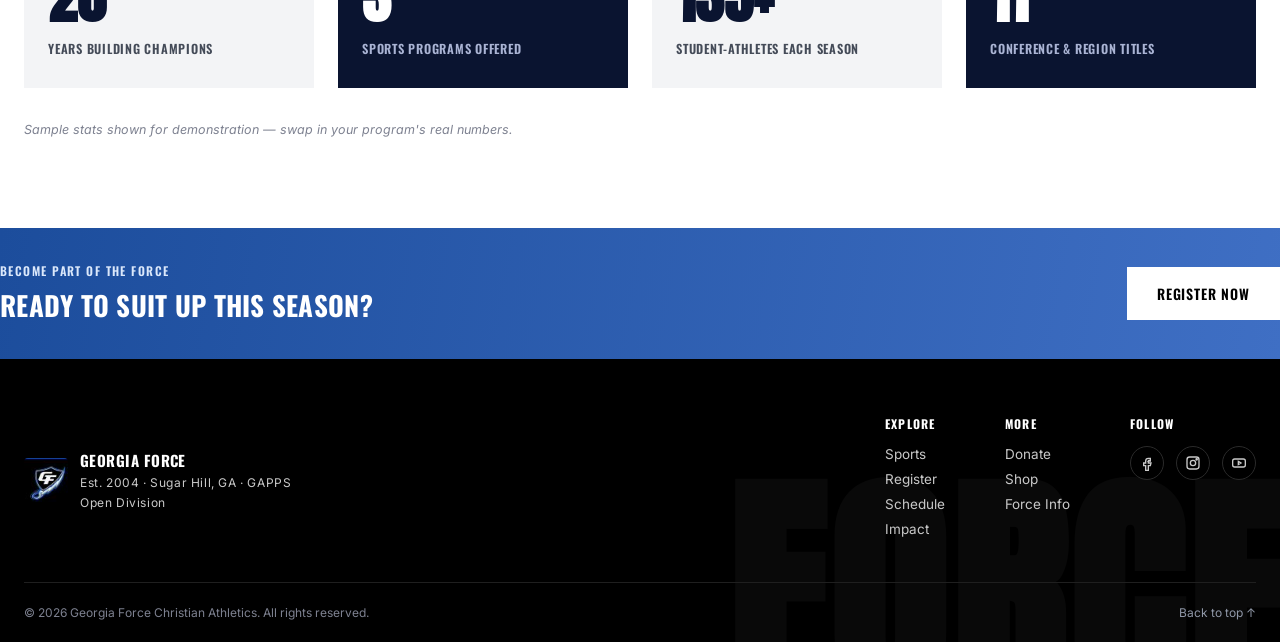
==== commit 4a1e15a3: "removed svg files" ====
--- a/code/index.html
+++ b/code/index.html
@@ -42,8 +42,8 @@
         <li><a href="#sports">SPORTS</a></li>
         <li><a href="#register">REGISTER</a></li>
         <li><a href="#schedule">SCHEDULE</a></li>
-        <li><a href="#impact">IMPACT</a></li>
-        <li><a href="#" class="donate-btn">DONATE</a></li>
+        <li><a href="#impact">CONTACT</a></li>
+        <li><a href="./donate" class="donate-btn">DONATE</a></li>
       </ul>
     </div>
   </nav>
@@ -58,7 +58,7 @@
     <div class="hero-buttons">
       <a href="#register" class="btn btn-white">Register</a>
       <a href="#sports" class="btn btn-gray">Sports</a>
-      <a href="#impact" class="btn btn-dark">Impact</a>
+      <a href="./contact" class="btn btn-dark">Contact</a>
     </div>
   </div>
 </section>
@@ -71,52 +71,59 @@
       <h2>Three Sports. One Family.</h2>
     </div>
     <div class="sports-grid">
-      <article class="sport-card">
-        <div class="sport-icon">
-          <svg viewBox="0 0 64 64" fill="none" stroke="currentColor" stroke-width="3" stroke-linecap="round">
-            <g transform="rotate(-35 32 32)">
-              <ellipse cx="32" cy="32" rx="27" ry="16"></ellipse>
-              <line x1="6" y1="32" x2="58" y2="32"></line>
-              <line x1="25" y1="27" x2="25" y2="37"></line>
-              <line x1="32" y1="25" x2="32" y2="39"></line>
-              <line x1="39" y1="27" x2="39" y2="37"></line>
-            </g>
-          </svg>
-        </div>
-        <h3>Football</h3>
-        <p>Varsity and Middle School tackle football teams compete in GAPPS, building toughness, discipline, and brotherhood on the gridiron.</p>
-        <div class="sport-meta">Varsity · Middle School</div>
-      </article>
-      <article class="sport-card dark">
-        <div class="sport-icon">
-          <svg viewBox="0 0 64 64" fill="none" stroke="currentColor" stroke-width="3" stroke-linecap="round">
-            <circle cx="32" cy="32" r="26"></circle>
-            <line x1="6" y1="32" x2="58" y2="32"></line>
-            <line x1="32" y1="6" x2="32" y2="58"></line>
-            <path d="M12 12 Q32 32 12 52"></path>
-            <path d="M52 12 Q32 32 52 52"></path>
-          </svg>
-        </div>
-        <h3>Basketball</h3>
-        <p>Boys' and girls' basketball programs build fundamentals, teamwork, and competitive fire through a full GAPPS winter season.</p>
-        <div class="sport-meta">Boys</div>
-      </article>
-      <article class="sport-card">
-        <div class="sport-icon">
-          <svg viewBox="0 0 64 64" fill="none" stroke="currentColor" stroke-width="3" stroke-linecap="round" stroke-linejoin="round">
-            <g transform="rotate(-25 32 32)">
+      <!-- ============ FOOTBALL ============ -->
+      <a href="./football">
+        <article class="sport-card">
+          <div class="sport-icon">
+            <svg viewBox="0 0 64 64" fill="none" stroke="currentColor" stroke-width="3" stroke-linecap="round">
+              <g transform="rotate(-35 32 32)">
+                <ellipse cx="32" cy="32" rx="27" ry="16"></ellipse>
+                <line x1="6" y1="32" x2="58" y2="32"></line>
+                <line x1="25" y1="27" x2="25" y2="37"></line>
+                <line x1="32" y1="25" x2="32" y2="39"></line>
+                <line x1="39" y1="27" x2="39" y2="37"></line>
+              </g>
+            </svg>
+          </div>
+          <h3>Football</h3>
+          <p>Varsity and Middle School tackle football teams compete in GAPPS, building toughness, discipline, and brotherhood on the gridiron.</p>
+          <div class="sport-meta">Varsity · Middle School</div>
+        </article>
+      </a>
+      <!-- ============ BASKETBALL ============ -->
+      <a href="./basketball"> 
+        <article class="sport-card dark">
+            <div class="sport-icon">
+              <svg viewBox="0 0 64 64" fill="none" stroke="currentColor" stroke-width="3" stroke-linecap="round">
+                <circle cx="32" cy="32" r="26"></circle>
+                <line x1="6" y1="32" x2="58" y2="32"></line>
+                <line x1="32" y1="6" x2="32" y2="58"></line>
+                <path d="M12 12 Q32 32 12 52"></path>
+                <path d="M52 12 Q32 32 52 52"></path>
+              </svg>
+            </div>
+            <h3>Basketball</h3>
+            <p>Boys' and girls' basketball programs build fundamentals, teamwork, and competitive fire through a full GAPPS winter season.</p>
+            <div class="sport-meta">Varsity</div>
+          </article>
+        </a>
+      <!-- ============ CHEERLEADING ============ -->
+      <a href="./cheerleading">
+        <article class="sport-card">
+          <div class="sport-icon">
+            <svg viewBox="0 0 64 64" fill="none" stroke="currentColor" stroke-width="3" stroke-linecap="round" stroke-linejoin="round">
               <rect x="8" y="27" width="7" height="10" rx="2"/>
-              <line x1="15" y1="27" x2="47" y2="10"/>
-              <line x1="15" y1="37" x2="47" y2="54"/>
-              <path d="M47 10 Q59 32 47 54"/>
-              <rect x="28" y="54" width="9" height="6" rx="2"/>
-            </g>
-          </svg>
-        </div>
-        <h3>Cheerleading</h3>
-        <p>Sideline and competition cheer squads bring energy to every Force game while growing confidence, spirit, and teamwork.</p>
-        <div class="sport-meta">Sideline · Competition</div>
-      </article>
+              <line x1="15" y1="27" x2="47" y2="15"/>
+              <line x1="15" y1="37" x2="47" y2="49"/>
+              <path d="M47 15 Q59 32 47 49"/>
+              <line x1="27" y1="43" x2="25" y2="47"/>
+            </svg>
+          </div>
+          <h3>Cheerleading</h3>
+          <p>Sideline and competition cheer squads bring energy to every Force game while growing confidence, spirit, and teamwork.</p>
+          <div class="sport-meta">Varsity · Spirit</div>
+        </article>
+      </a>
     </div>
   </div>
 </section>
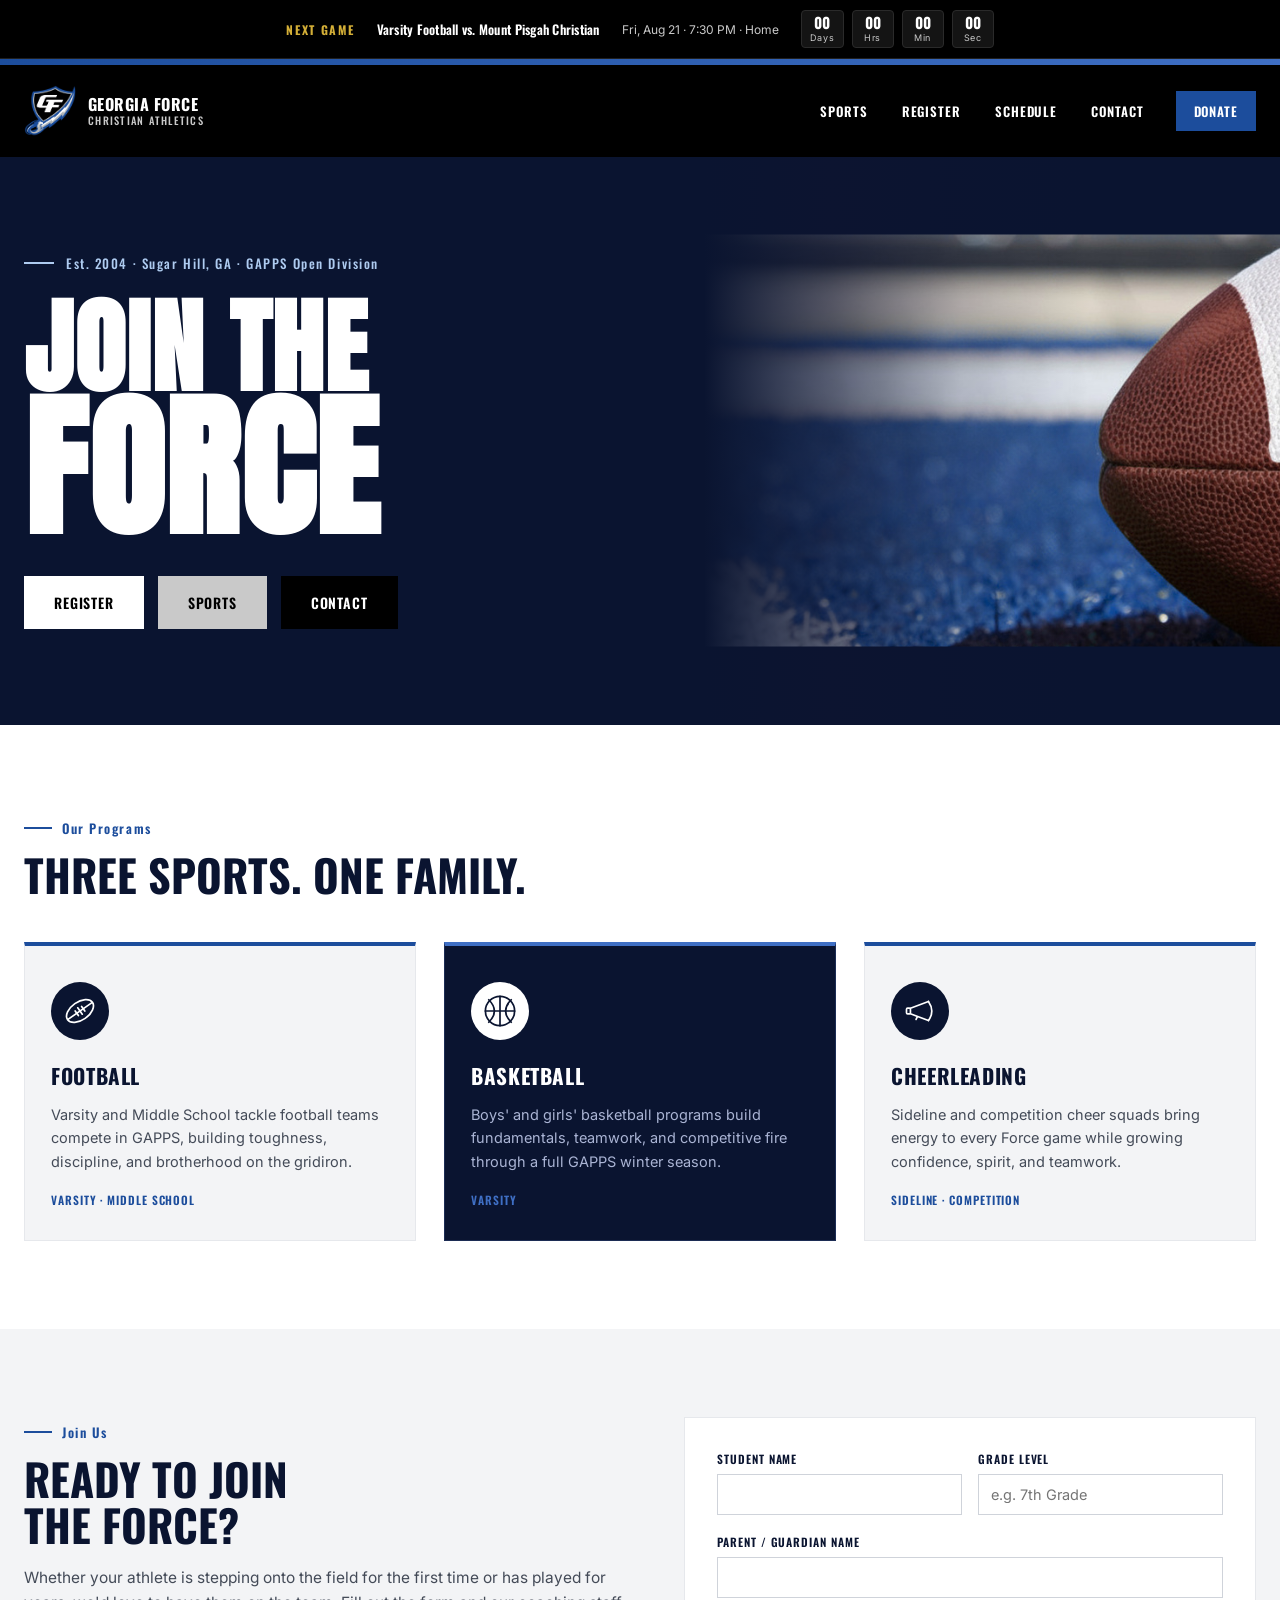
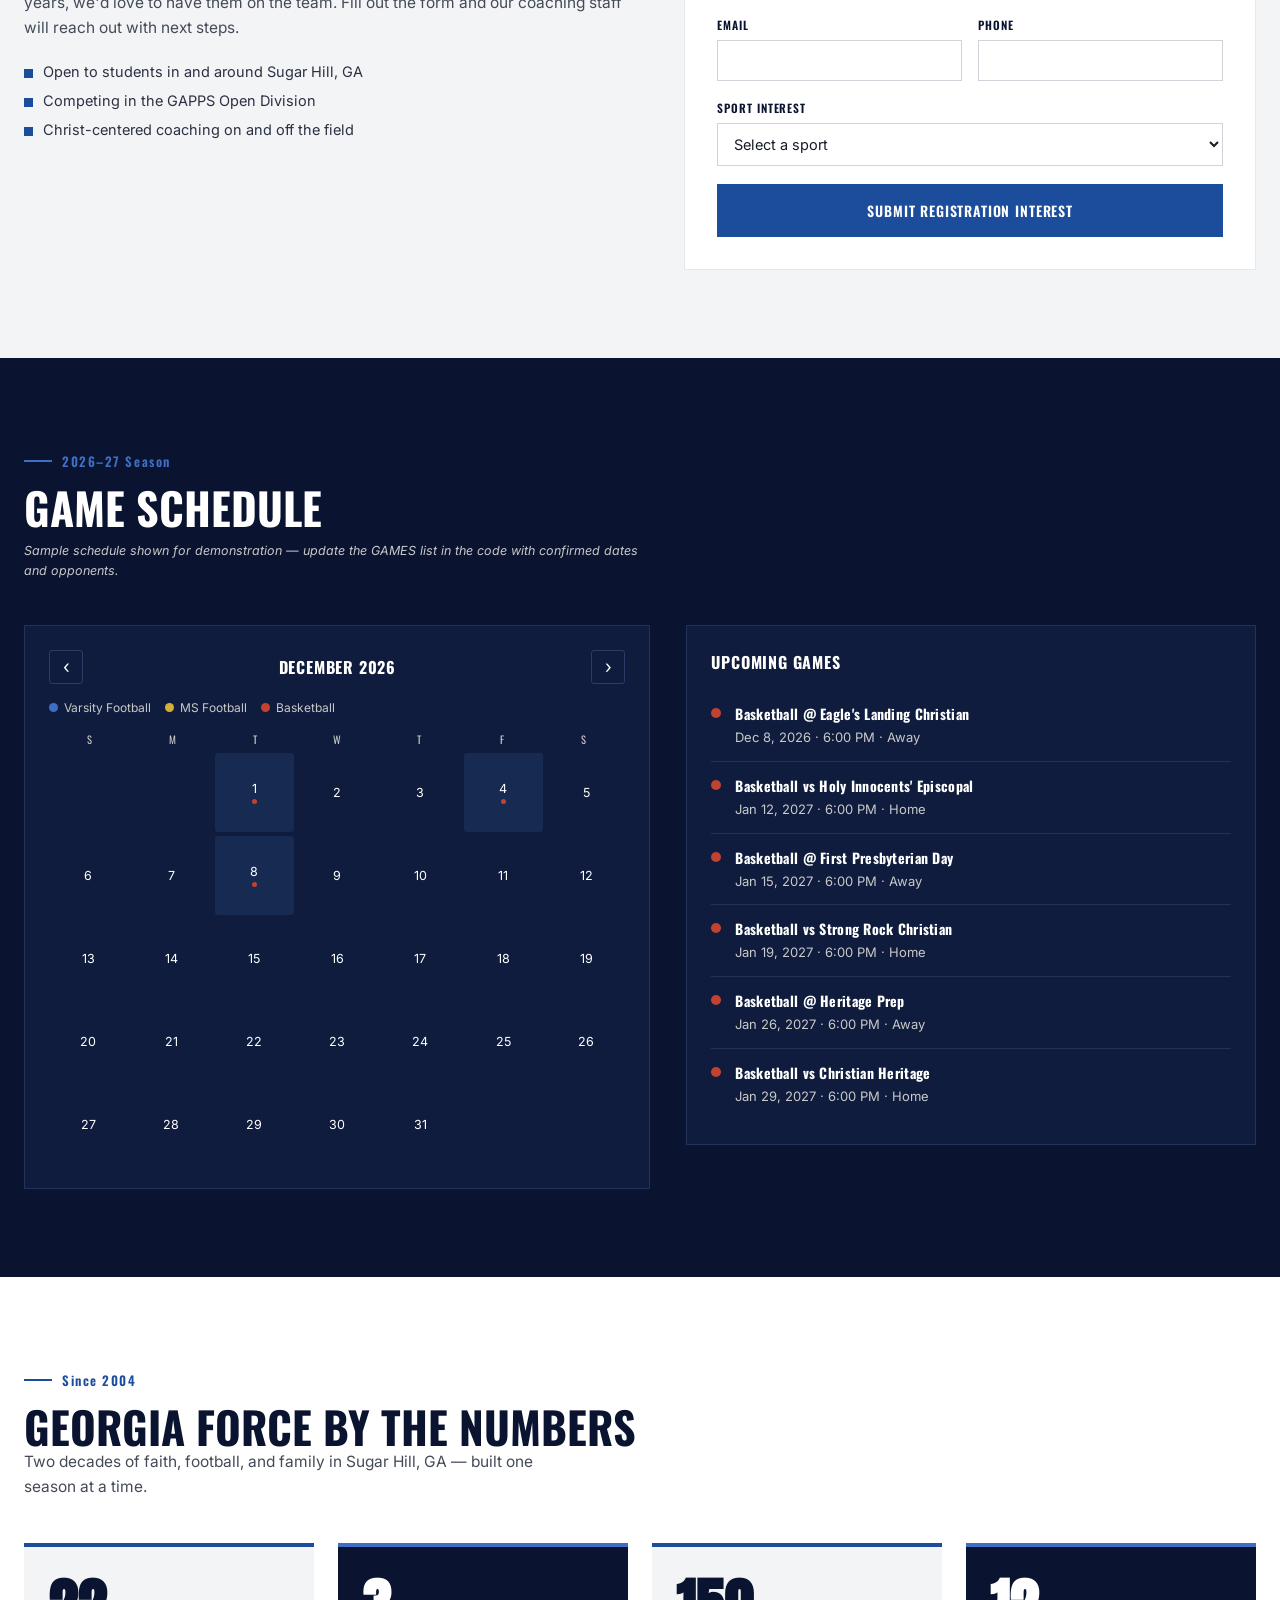
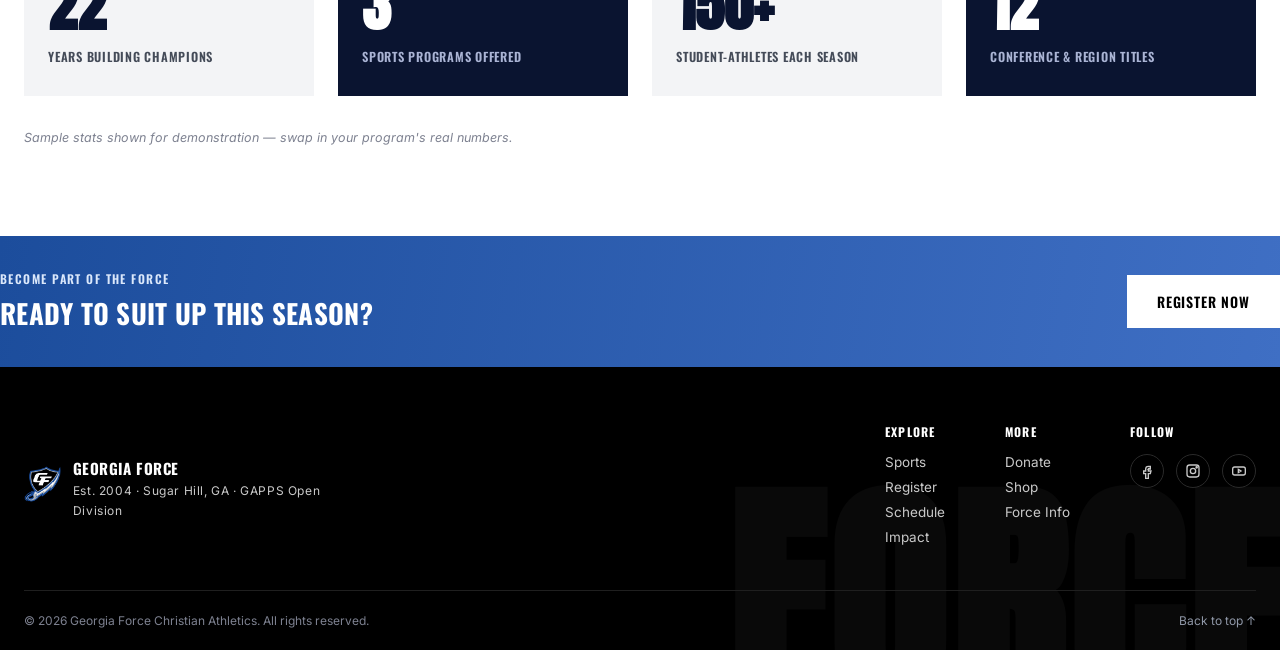
==== commit 2f4b8690: "Added file" ====
--- a/code/index.html
+++ b/code/index.html
@@ -3,7 +3,8 @@
 <head>
 <meta charset="UTF-8">
 <meta name="viewport" content="width=device-width, initial-scale=1.0">
-<title>Georgia Force Christian Athletics</title>
+<title>Home - Georgia Force Christian Athletics</title>
+<link rel="icon" type="png" href="../media/Georgia Force Logo.png">
 <link rel="preconnect" href="https://fonts.googleapis.com">
 <link rel="preconnect" href="https://fonts.gstatic.com" crossorigin>
 <link href="https://fonts.googleapis.com/css2?family=Anton&family=Oswald:wght@400;500;600;700&family=Inter:wght@400;500;600;700&display=swap" rel="stylesheet">
@@ -31,8 +32,8 @@
   <div class="topstripe"></div>
   <nav class="navbar">
     <div class="wrap">
-      <a href="#top" class="brand">
-        <img class="brand-logo" src="[data-uri]" alt="Georgia Force shield logo">
+      <a href="./index.html" class="brand">
+        <img class="brand-logo" src="../media/Georgia Force Logo.png">
         <span class="brand-text"><strong>GEORGIA FORCE</strong><small>CHRISTIAN ATHLETICS</small></span>
       </a>
       <button class="nav-toggle" id="navToggle" aria-label="Toggle menu" aria-expanded="false">
@@ -42,19 +43,19 @@
         <li><a href="#sports">SPORTS</a></li>
         <li><a href="#register">REGISTER</a></li>
         <li><a href="#schedule">SCHEDULE</a></li>
-        <li><a href="#impact">CONTACT</a></li>
+        <li><a href="./contact">CONTACT</a></li>
         <li><a href="./donate" class="donate-btn">DONATE</a></li>
       </ul>
     </div>
   </nav>
 </header>
 
-<!-- ============ HERO (uploaded mockup image) ============ -->
+<!-- ============ HERO ============ -->
 <section class="hero" id="hero" aria-label="Join the Force">
   <div class="hero-photo"></div>
   <div class="wrap hero-content">
     <span class="hero-eyebrow">Est. 2004 &middot; Sugar Hill, GA &middot; GAPPS Open Division</span>
-    <h1 class="hero-title">Join The<br>Force</h1>
+    <h1 class="hero-title">Join The<br><span class="hero-title-Force">Force</span></h1>
     <div class="hero-buttons">
       <a href="#register" class="btn btn-white">Register</a>
       <a href="#sports" class="btn btn-gray">Sports</a>
@@ -121,7 +122,7 @@
           </div>
           <h3>Cheerleading</h3>
           <p>Sideline and competition cheer squads bring energy to every Force game while growing confidence, spirit, and teamwork.</p>
-          <div class="sport-meta">Varsity · Spirit</div>
+          <div class="sport-meta">Sideline · Competition</div>
         </article>
       </a>
     </div>
@@ -261,7 +262,7 @@
     <div class="wrap">
       <div class="footer-top">
         <div class="footer-brand">
-          <img src="[data-uri]" alt="Georgia Force shield logo">
+          <a href="./index.html"><img src="../media/Georgia Force Logo.png"></a>
           <div>
             <strong>GEORGIA FORCE</strong>
             <span>Est. 2004 &middot; Sugar Hill, GA &middot; GAPPS Open Division</span>
--- a/code/styles.css
+++ b/code/styles.css
@@ -67,15 +67,16 @@
   .nav-toggle{display:none;flex-direction:column;gap:5px;background:transparent;border:none;padding:6px;}
   .nav-toggle span{width:26px;height:2px;background:var(--white);display:block;}
 
-  /* ===== Hero (uploaded image) ===== */
+  /* ===== Hero ===== */
   .hero{position:relative;overflow:hidden;background:var(--navy-deep);min-height:560px;display:flex;align-items:center;}
   .hero-photo{position:absolute;top:0;right:0;bottom:0;width:50%;overflow:hidden;}
-  .hero-photo::after{content:'';position:absolute;inset:0;background-image:url('[data-uri]');background-size:cover;background-position:62% center;}
+  .hero-photo::after{content:'';position:absolute;inset:0;background-image:url('../media/Hero\ Image.png');background-size: ;background-position:center; }
   .hero-photo::before{content:'';position:absolute;inset:0;z-index:1;background:linear-gradient(90deg, var(--navy-deep) 0%, var(--navy-deep) 10%, rgba(13,20,48,.65) 30%, rgba(13,20,48,.22) 50%, rgba(13,20,48,0) 70%);}
   .hero-content{position:relative;z-index:2;padding-top:96px;padding-bottom:96px;width:100%;}
   .hero-eyebrow{display:flex;align-items:center;gap:12px;font-family:'Oswald',sans-serif;font-size:13px;font-weight:500;letter-spacing:.12em;color:#aecbf0;margin-bottom:22px;}
   .hero-eyebrow::before{content:"";width:30px;height:2px;background:#aecbf0;display:inline-block;}
-  .hero-title{font-family:'Anton','Arial Narrow Bold',sans-serif;font-weight:700;font-size:clamp(52px,8.5vw,104px);line-height:.9;color:var(--white);letter-spacing:.01em;margin:0 0 34px;text-transform:uppercase;}
+  .hero-title{font-family:'Anton','Arial Narrow Bold',sans-serif;font-weight:700;font-size:clamp(52px,11.5vw,104px);line-height:1.0;color:var(--white);letter-spacing:.01em;margin:0 0 34px;text-transform:uppercase;}
+  .hero-title-Force{font-family:'Anton','Arial Narrow Bold',sans-serif;font-weight:700;font-size:clamp(52px,19.0vw,155px);line-height:.9;color:var(--white);letter-spacing:.01em;margin:0 0 34px;text-transform:uppercase;}
   .hero-buttons{display:flex;flex-wrap:wrap;gap:14px;}
   .btn-white{background:var(--white);color:var(--black);}
   .btn-white:hover{background:var(--gray);}
@@ -171,7 +172,7 @@
   .back-to-top:hover{color:var(--blue-light);}
   .footer-top{display:flex;flex-wrap:wrap;justify-content:space-between;gap:40px;padding-bottom:36px;border-bottom:1px solid #1f1f1f;}
   .footer-brand{display:flex;gap:12px;align-items:center;max-width:300px;}
-  .footer-brand img{width:44px;height:44px;border-radius:4px;}
+  .footer-brand a{width:44px;height:44px;border-radius:4px;}
   .footer-brand strong{display:block;font-family:'Oswald',sans-serif;color:var(--white);font-size:15px;letter-spacing:.03em;}
   .footer-brand span{font-size:12px;letter-spacing:.05em;color:var(--gray);}
   .footer-cols{display:flex;gap:60px;flex-wrap:wrap;}
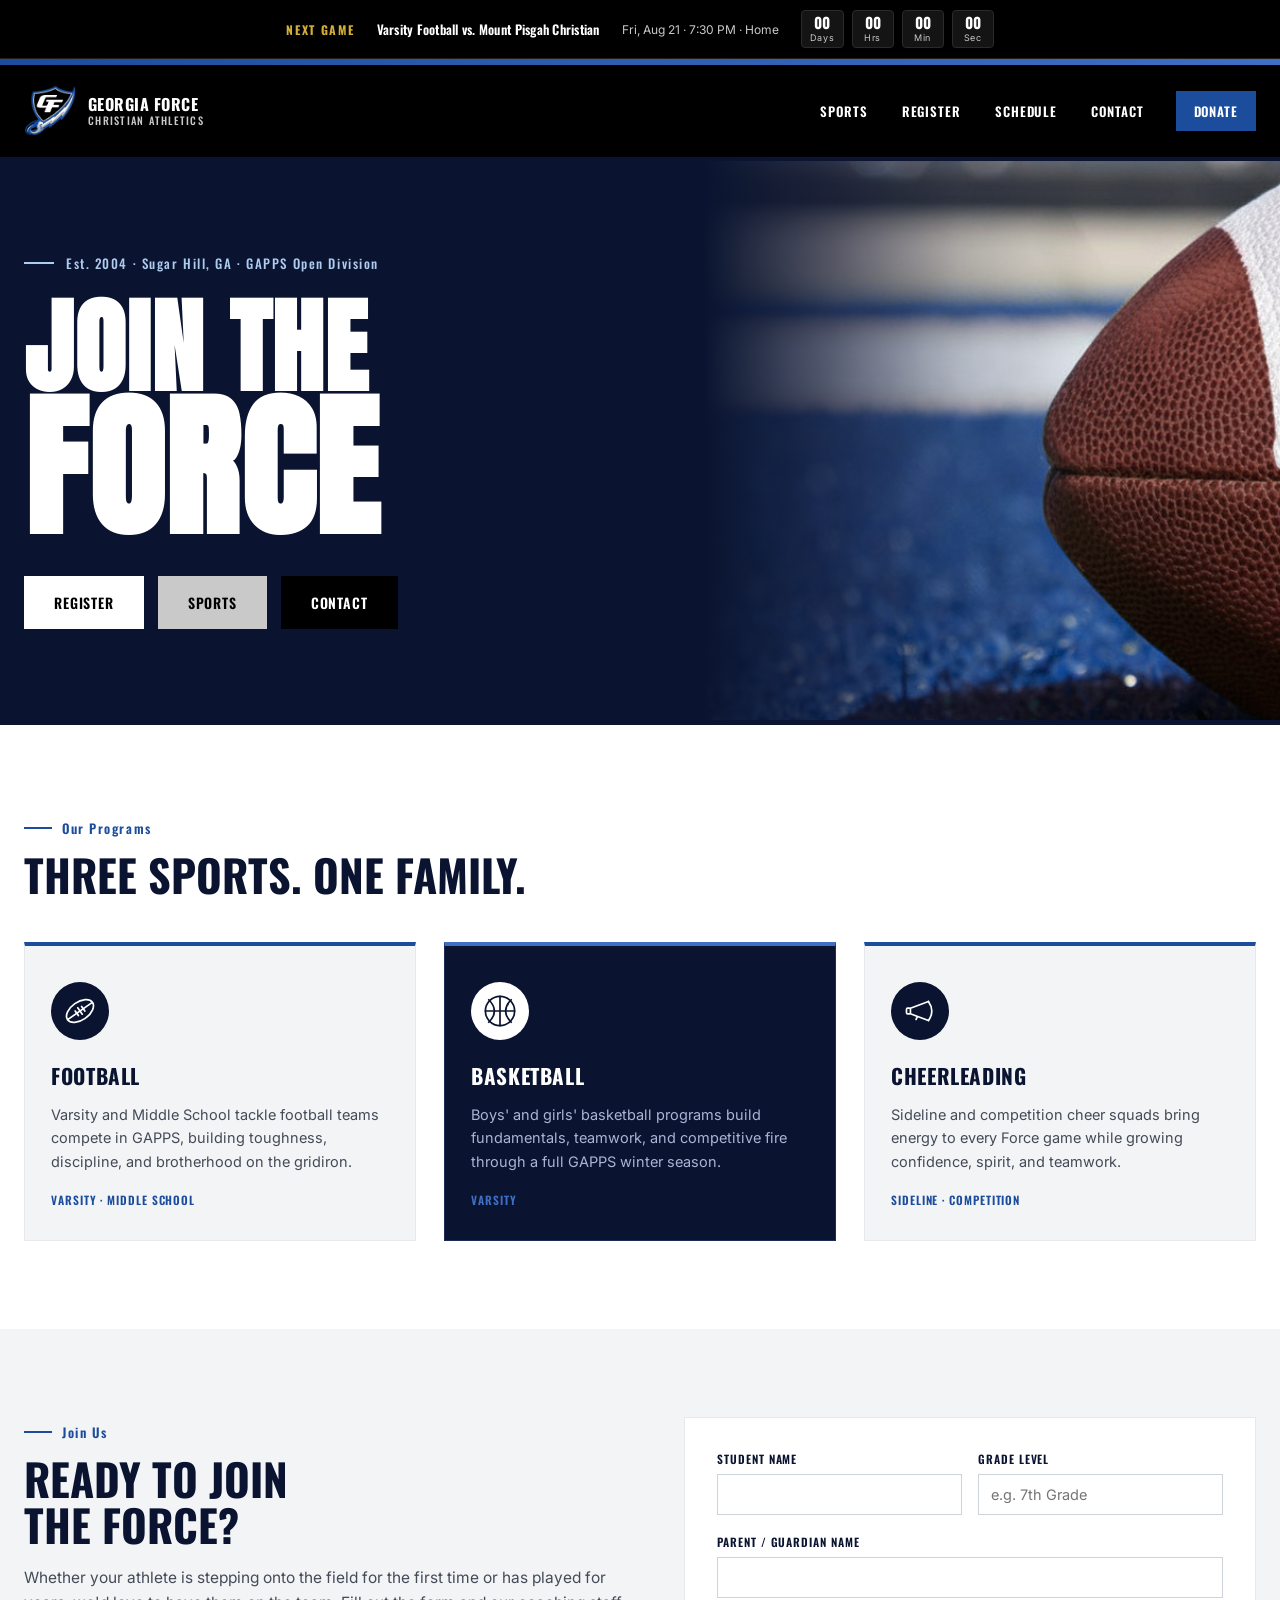
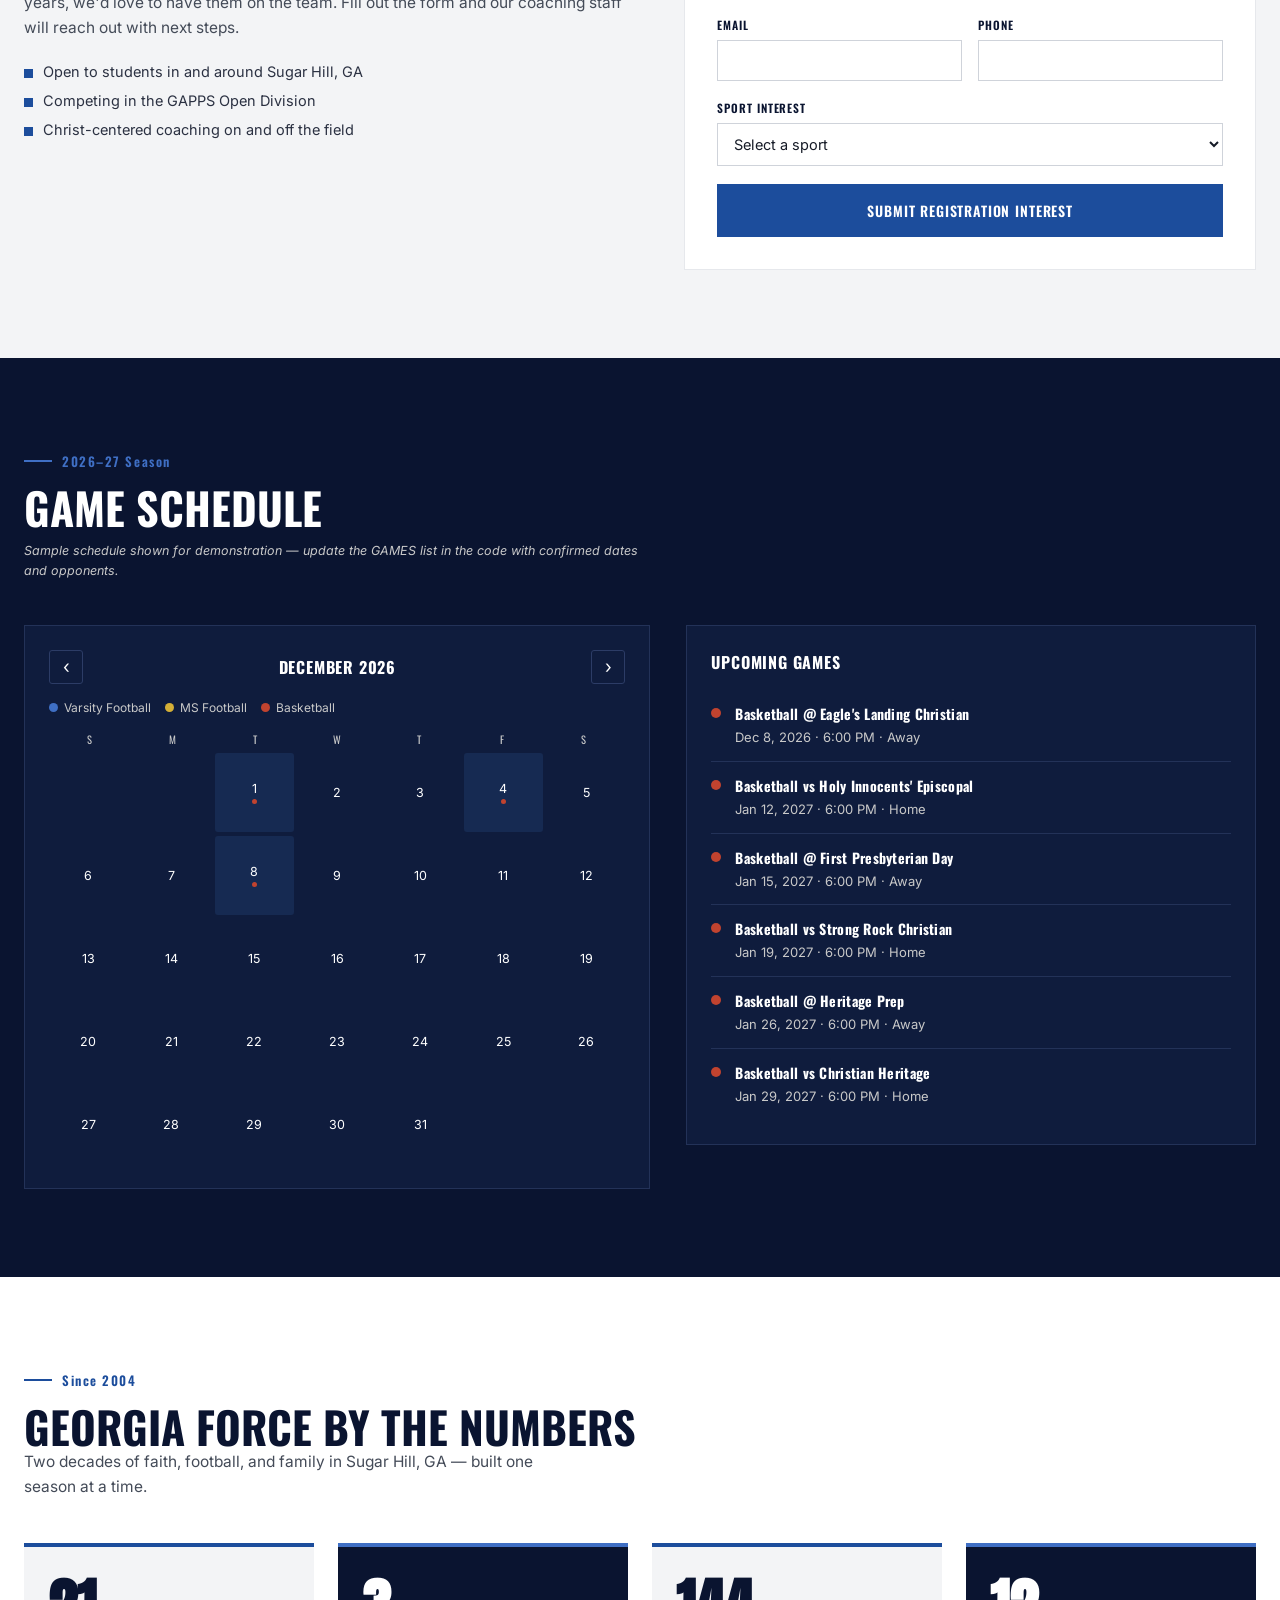
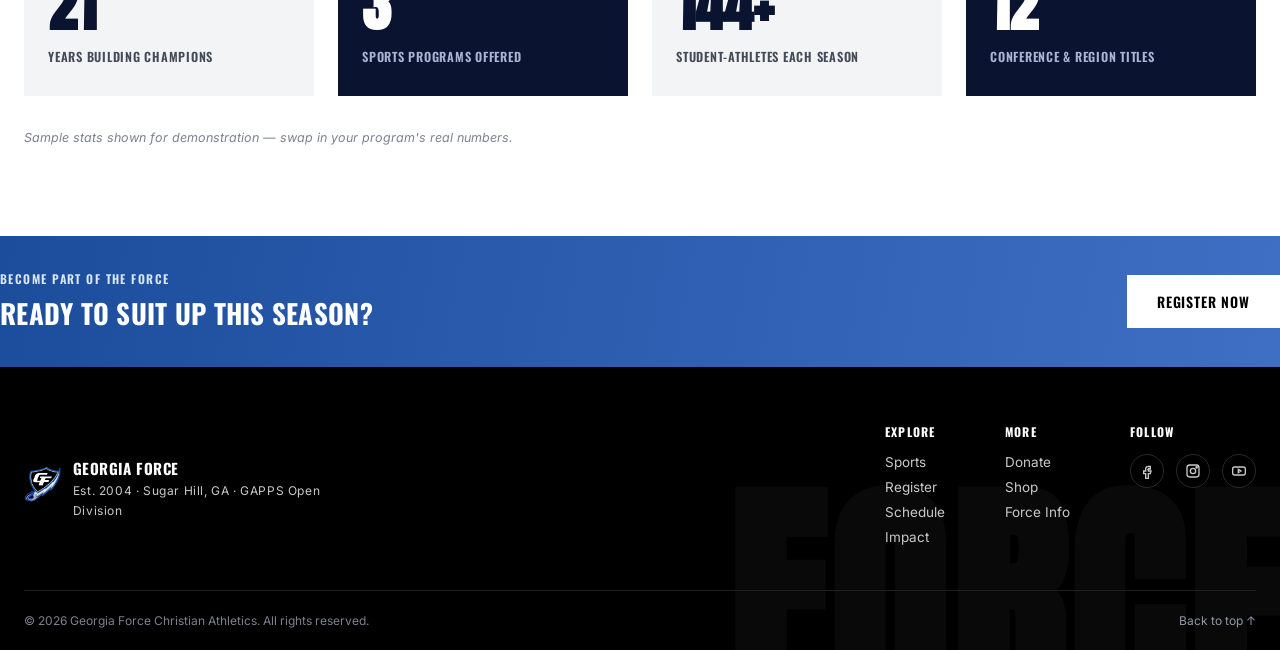
==== commit 44457c31: "Fixed Hero Image" ====
--- a/code/index.html
+++ b/code/index.html
@@ -49,7 +49,6 @@
     </div>
   </nav>
 </header>
-
 <!-- ============ HERO ============ -->
 <section class="hero" id="hero" aria-label="Join the Force">
   <div class="hero-photo"></div>
@@ -289,8 +288,8 @@
           <div class="footer-col">
             <h4>FOLLOW</h4>
             <div class="footer-social">
-              <a href="#" aria-label="Facebook"><svg viewBox="0 0 24 24" fill="none" stroke="currentColor" stroke-width="2"><path d="M14 9h3V5h-3a4 4 0 0 0-4 4v3H7v4h3v7h4v-7h3l1-4h-4V9a1 1 0 0 1 1-1Z"/></svg></a>
-              <a href="#" aria-label="Instagram"><svg viewBox="0 0 24 24" fill="none" stroke="currentColor" stroke-width="2"><rect x="3" y="3" width="18" height="18" rx="4"/><circle cx="12" cy="12" r="4"/><circle cx="17.5" cy="6.5" r="1"/></svg></a>
+              <a href="https://www.facebook.com/georgiaforcechristian" aria-label="Facebook"><svg viewBox="0 0 24 24" fill="none" stroke="currentColor" stroke-width="2"><path d="M14 9h3V5h-3a4 4 0 0 0-4 4v3H7v4h3v7h4v-7h3l1-4h-4V9a1 1 0 0 1 1-1Z"/></svg></a>
+              <a href="https://www.instagram.com/georgiaforcechristian/" aria-label="Instagram"><svg viewBox="0 0 24 24" fill="none" stroke="currentColor" stroke-width="2"><rect x="3" y="3" width="18" height="18" rx="4"/><circle cx="12" cy="12" r="4"/><circle cx="17.5" cy="6.5" r="1"/></svg></a>
               <a href="#" aria-label="YouTube"><svg viewBox="0 0 24 24" fill="none" stroke="currentColor" stroke-width="2"><rect x="2.5" y="6" width="19" height="12" rx="3"/><path d="M11 9.5 15 12l-4 2.5Z"/></svg></a>
             </div>
           </div>
--- a/code/styles.css
+++ b/code/styles.css
@@ -70,7 +70,7 @@
   /* ===== Hero ===== */
   .hero{position:relative;overflow:hidden;background:var(--navy-deep);min-height:560px;display:flex;align-items:center;}
   .hero-photo{position:absolute;top:0;right:0;bottom:0;width:50%;overflow:hidden;}
-  .hero-photo::after{content:'';position:absolute;inset:0;background-image:url('../media/Hero\ Image.png');background-size: ;background-position:center; }
+  .hero-photo::after{content:'';position:absolute;inset:0;background:url('../media/Hero\ Image.png') -410px center no-repeat;}
   .hero-photo::before{content:'';position:absolute;inset:0;z-index:1;background:linear-gradient(90deg, var(--navy-deep) 0%, var(--navy-deep) 10%, rgba(13,20,48,.65) 30%, rgba(13,20,48,.22) 50%, rgba(13,20,48,0) 70%);}
   .hero-content{position:relative;z-index:2;padding-top:96px;padding-bottom:96px;width:100%;}
   .hero-eyebrow{display:flex;align-items:center;gap:12px;font-family:'Oswald',sans-serif;font-size:13px;font-weight:500;letter-spacing:.12em;color:#aecbf0;margin-bottom:22px;}
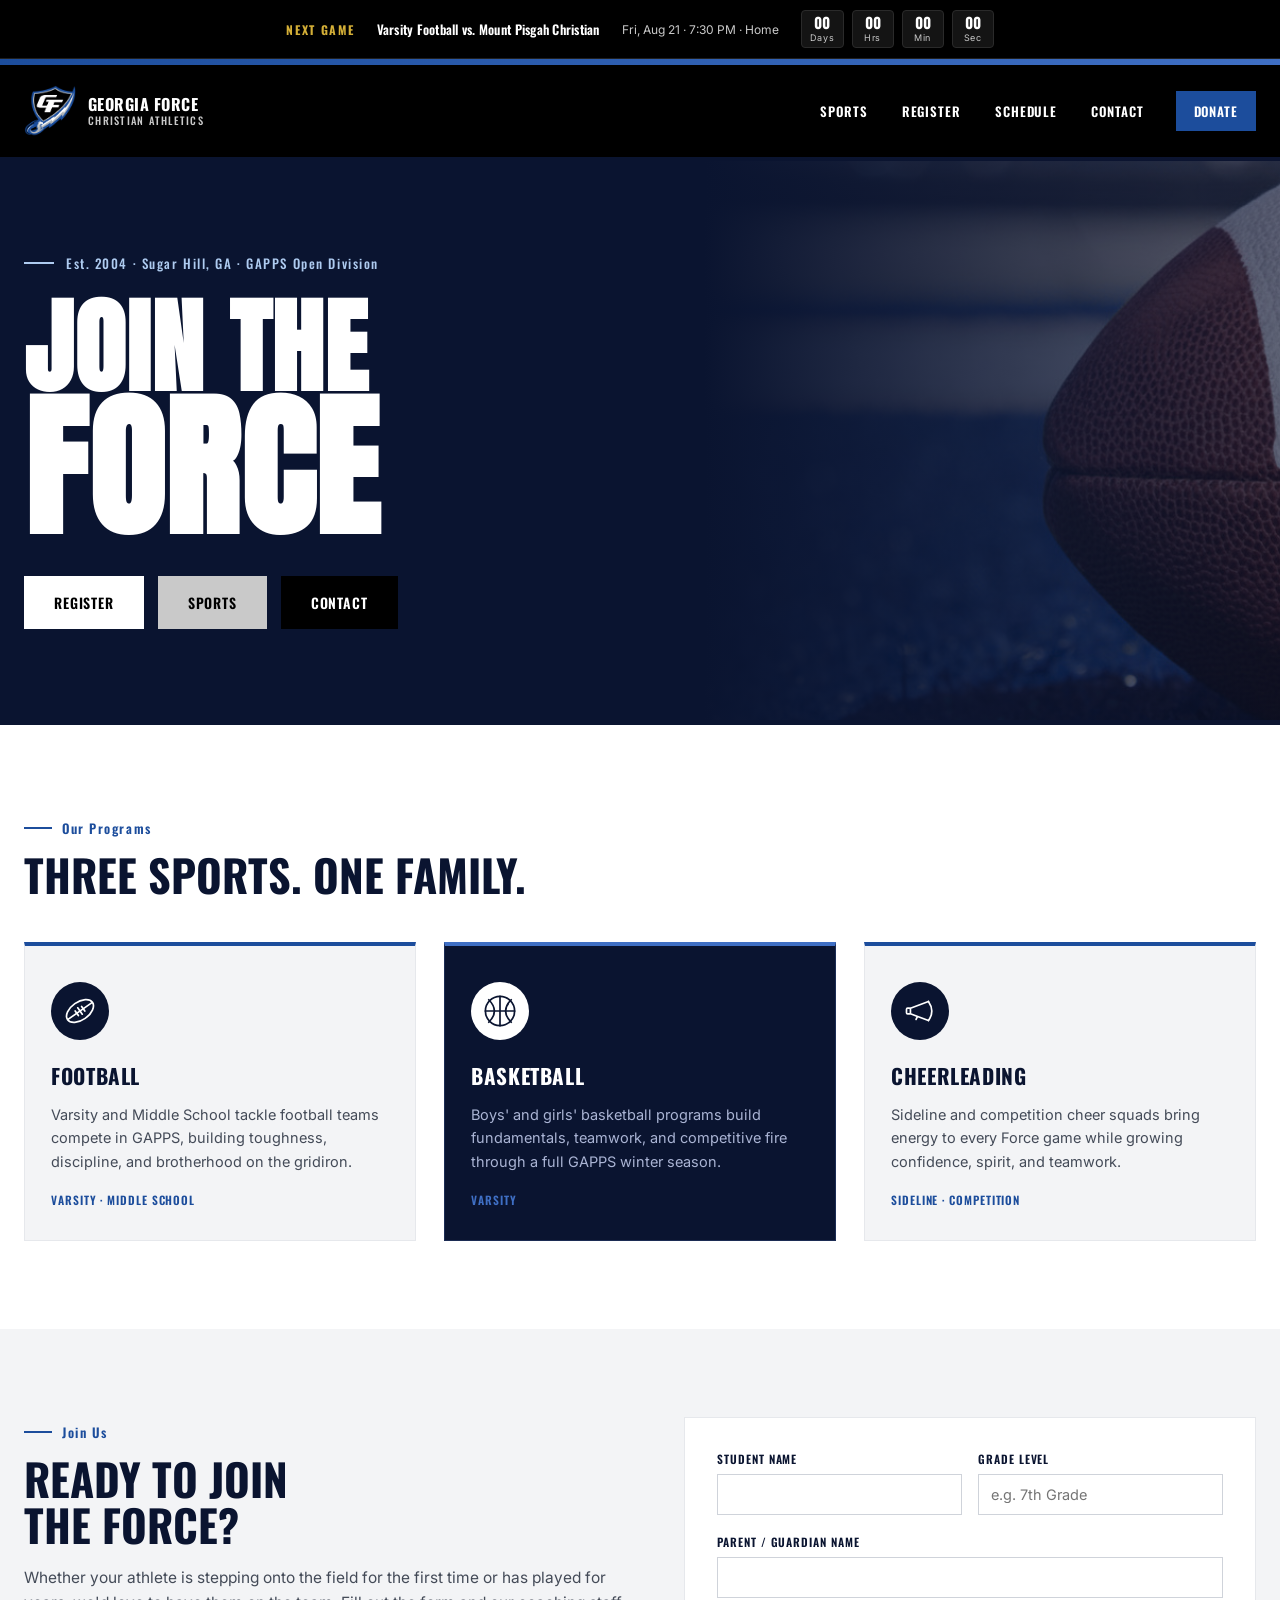
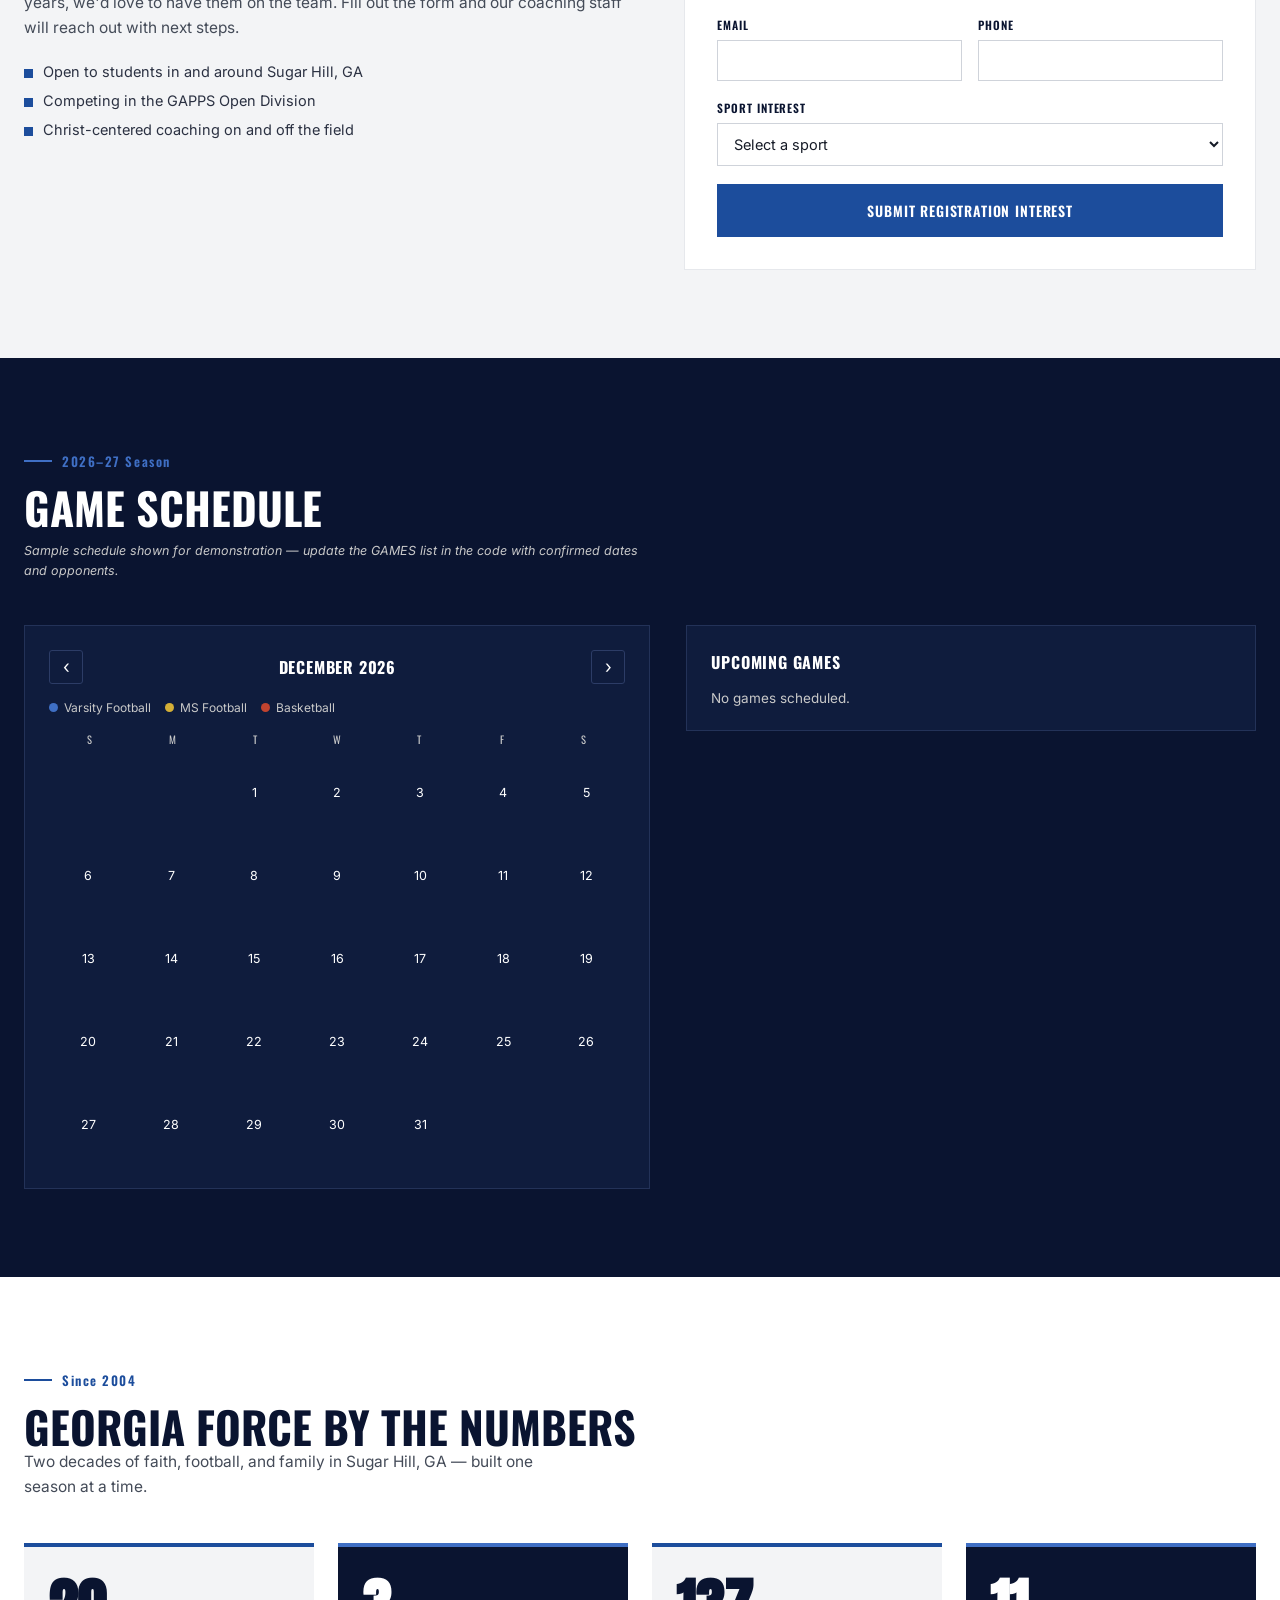
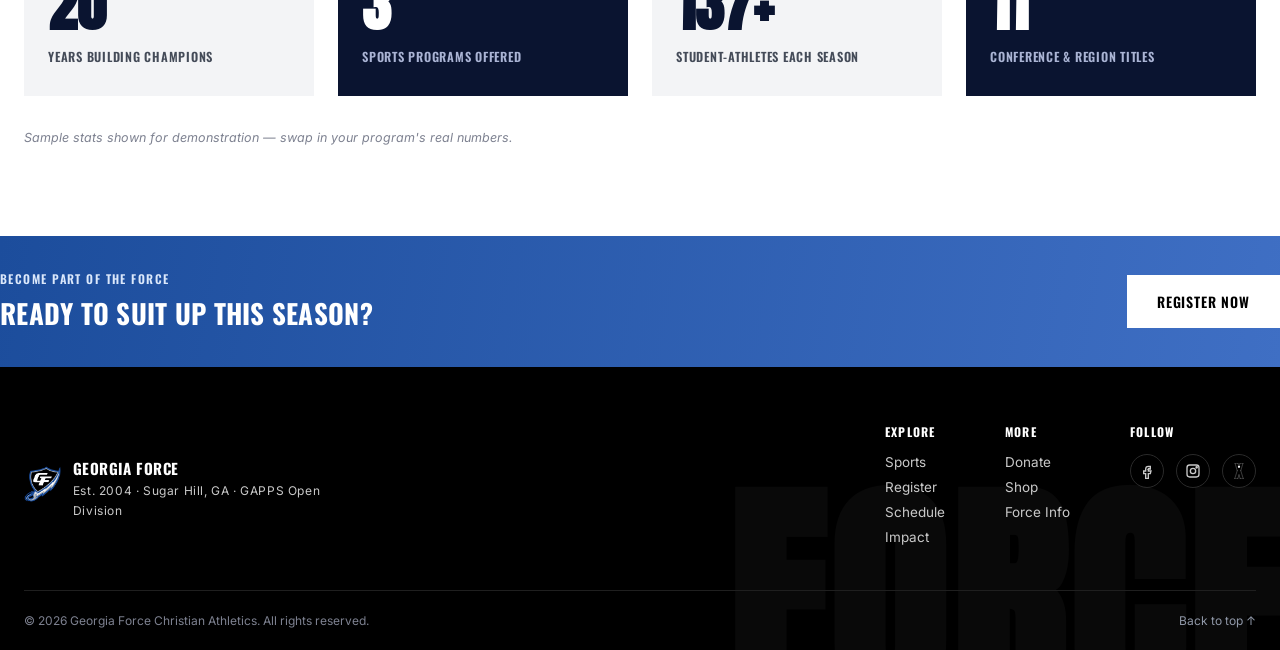
==== commit 906c8b75: "remove mac files" ====
--- a/code/index.html
+++ b/code/index.html
@@ -8,7 +8,7 @@
 <link rel="preconnect" href="https://fonts.googleapis.com">
 <link rel="preconnect" href="https://fonts.gstatic.com" crossorigin>
 <link href="https://fonts.googleapis.com/css2?family=Anton&family=Oswald:wght@400;500;600;700&family=Inter:wght@400;500;600;700&display=swap" rel="stylesheet">
-<link rel="stylesheet" href="styles.css">
+<link rel="stylesheet" href="./styles.css">
 </head>
 <body id="top">
 
@@ -290,7 +290,23 @@
             <div class="footer-social">
               <a href="https://www.facebook.com/georgiaforcechristian" aria-label="Facebook"><svg viewBox="0 0 24 24" fill="none" stroke="currentColor" stroke-width="2"><path d="M14 9h3V5h-3a4 4 0 0 0-4 4v3H7v4h3v7h4v-7h3l1-4h-4V9a1 1 0 0 1 1-1Z"/></svg></a>
               <a href="https://www.instagram.com/georgiaforcechristian/" aria-label="Instagram"><svg viewBox="0 0 24 24" fill="none" stroke="currentColor" stroke-width="2"><rect x="3" y="3" width="18" height="18" rx="4"/><circle cx="12" cy="12" r="4"/><circle cx="17.5" cy="6.5" r="1"/></svg></a>
-              <a href="#" aria-label="YouTube"><svg viewBox="0 0 24 24" fill="none" stroke="currentColor" stroke-width="2"><rect x="2.5" y="6" width="19" height="12" rx="3"/><path d="M11 9.5 15 12l-4 2.5Z"/></svg></a>
+              <a href="#" aria-label="YouTube">
+                <svg viewBox="0 0 56 100" fill="none" stroke="white" stroke-width="1.5" stroke-linecap="round">
+                  <line x1="3" y1="1" x2="21" y2="1"/>
+                  <line x1="35" y1="1" x2="53" y2="1"/>
+                  <line x1="3" y1="1" x2="17" y2="48"/>
+                  <line x1="53" y1="1" x2="39" y2="48"/>
+                  <line x1="17" y1="48" x2="1" y2="99"/>
+                  <line x1="39" y1="48" x2="55" y2="99"/>
+                  <line x1="1" y1="99" x2="20" y2="99"/>
+                  <line x1="36" y1="99" x2="55" y2="99"/>
+                  <line x1="21" y1="1" x2="26" y2="17"/>
+                  <line x1="35" y1="1" x2="30" y2="17"/>
+                  <circle cx="28" cy="24" r="7" fill="white" stroke="none"/>
+                  <line x1="28" y1="74" x2="20" y2="99"/>
+                  <line x1="28" y1="74" x2="36" y2="99"/>
+                </svg>
+              </a>
             </div>
           </div>
         </div>
--- a/code/styles.css
+++ b/code/styles.css
@@ -71,7 +71,7 @@
   .hero{position:relative;overflow:hidden;background:var(--navy-deep);min-height:560px;display:flex;align-items:center;}
   .hero-photo{position:absolute;top:0;right:0;bottom:0;width:50%;overflow:hidden;}
   .hero-photo::after{content:'';position:absolute;inset:0;background:url('../media/Hero\ Image.png') -410px center no-repeat;}
-  .hero-photo::before{content:'';position:absolute;inset:0;z-index:1;background:linear-gradient(90deg, var(--navy-deep) 0%, var(--navy-deep) 10%, rgba(13,20,48,.65) 30%, rgba(13,20,48,.22) 50%, rgba(13,20,48,0) 70%);}
+  .hero-photo::before{content:'';position:absolute;inset:0;z-index:1;background:linear-gradient(90deg, var(--navy-deep) 0%, var(--navy-deep) 10%, rgba(13,20,48,.65) 100%, rgba(13,20,48,.22) 100%, rgba(13,20,48,0) 100%);}
   .hero-content{position:relative;z-index:2;padding-top:96px;padding-bottom:96px;width:100%;}
   .hero-eyebrow{display:flex;align-items:center;gap:12px;font-family:'Oswald',sans-serif;font-size:13px;font-weight:500;letter-spacing:.12em;color:#aecbf0;margin-bottom:22px;}
   .hero-eyebrow::before{content:"";width:30px;height:2px;background:#aecbf0;display:inline-block;}
